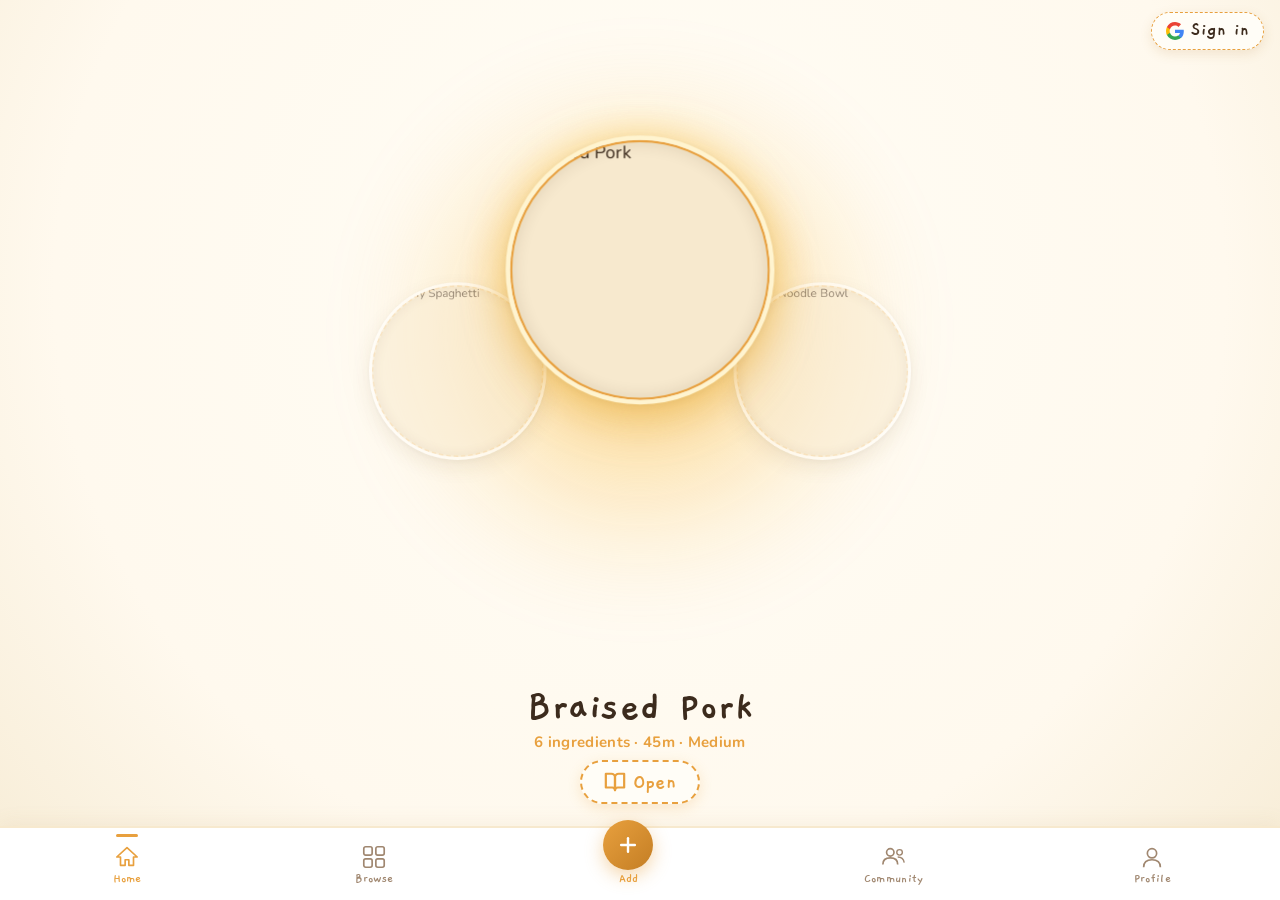
==== index.html @ 6c84ccb3 "Brainstorming-server" ====
<!DOCTYPE html>
<html lang="en">

<head>
  <meta charset="UTF-8" />
  <meta name="viewport" content="width=device-width, initial-scale=1.0, user-scalable=no" />
  <meta name="apple-mobile-web-app-capable" content="yes" />
  <meta name="apple-mobile-web-app-status-bar-style" content="black-translucent" />
  <title>Yummi – Recipe App</title>
  <link rel="stylesheet" href="styles.css" />
  <link
    href="https://fonts.googleapis.com/css2?family=Gaegu:wght@400;700&family=Patrick+Hand&family=Nunito:wght@400;600;700&display=swap"
    rel="stylesheet">
</head>

<body>
  <div class="app-container">

    <!-- Top Right Auth Interface -->
    <div class="auth-top-bar" id="auth-top-bar">
      <!-- Signed out state -->
      <button class="google-sign-in-btn" id="google-login-btn" onclick="handleGoogleSignIn()">
        <svg viewBox="0 0 24 24" width="18" height="18">
          <path fill="#4285F4"
            d="M23.745 12.27c0-.7-.06-1.4-.19-2.07H12v4.51h6.6c-.29 1.52-1.14 2.82-2.4 3.68v3.05h3.88c2.27-2.09 3.665-5.17 3.665-9.17Z" />
          <path fill="#34A853"
            d="M12 24c3.24 0 5.95-1.08 7.93-2.91l-3.88-3.05c-1.08.72-2.45 1.16-4.05 1.16-3.12 0-5.77-2.1-6.72-4.93H1.24v3.15C3.26 21.41 7.34 24 12 24Z" />
          <path fill="#FBBC05"
            d="M5.28 14.27c-.25-.72-.38-1.49-.38-2.27s.13-1.55.38-2.27V6.58H1.24C.45 8.15 0 9.99 0 12s.45 3.85 1.24 5.42l4.04-3.15Z" />
          <path fill="#EA4335"
            d="M12 4.75c1.77 0 3.35.61 4.6 1.8l3.42-3.42C17.95 1.19 15.24 0 12 0 7.34 0 3.26 2.59 1.24 6.58l4.04 3.15c.95-2.83 3.6-4.98 6.72-4.98Z" />
        </svg>
        <span>Sign in</span>
      </button>

      <!-- Signed in state (hidden by default) -->
      <div class="user-profile-badge" id="user-profile-badge" style="display: none;" onclick="toggleUserDropdown(event)">
        <img class="user-avatar" id="auth-user-avatar" src="" alt="User Avatar" />
        <span class="user-name-short" id="auth-user-name">User</span>
        <svg class="chevron-down-icon" viewBox="0 0 20 20" width="14" height="14" fill="none" stroke="currentColor" stroke-width="2">
          <path d="M5 7.5L10 12.5L15 7.5" stroke-linecap="round" stroke-linejoin="round"/>
        </svg>

        <!-- Dropdown Menu -->
        <div class="user-dropdown-menu" id="user-dropdown-menu">
          <div class="dropdown-header">
            <span class="dropdown-full-name" id="dropdown-user-name">User Name</span>
            <span class="dropdown-email" id="dropdown-user-email">user@gmail.com</span>
          </div>
          <button class="dropdown-item" onclick="switchPage('page-profile'); closeUserDropdown();">
            <span>My Profile</span>
          </button>
          <button class="dropdown-item logout" onclick="handleGoogleSignOut()">
            <span>Sign out</span>
          </button>
        </div>
      </div>
    </div>

    <!-- ======================== PAGE 1: HOME / SEMI-CIRCLE WHEEL ======================== -->
    <section class="page page-home active" id="page-home">
      <div class="home-glow" id="home-glow"></div>

      <!-- The semi-circle wheel area -->
      <div class="wheel-stage" id="wheel-stage">
        <div class="wheel-pivot" id="wheel-pivot">
          <!-- Dynamically populated via JS -->
        </div>
      </div>

      <!-- Selected recipe info at the bottom with OPEN button -->
      <div class="selected-info" id="selected-info">
        <h2 class="selected-name" id="selected-name">Braised Pork</h2>
        <p class="selected-meta" id="selected-meta">6 ingredients · 45m · Medium</p>
        <button class="open-recipe-btn" id="open-recipe-btn" onclick="openCurrentRecipeModal()">
          <svg viewBox="0 0 24 24" width="22" height="22" fill="none" stroke="currentColor" stroke-width="2.2"
            stroke-linecap="round" stroke-linejoin="round">
            <path d="M2 3h6a4 4 0 0 1 4 4v14a3 3 0 0 0-3-3H2z"></path>
            <path d="M22 3h-6a4 4 0 0 0-4 4v14a3 3 0 0 1 3-3h7z"></path>
          </svg>
          <span>Open</span>
        </button>
      </div>
    </section>

    <!-- ======================== PAGE 2: BROWSE RECIPES ======================== -->
    <section class="page page-browse" id="page-browse">
      <header class="page-header">
        <h1 class="page-title">Recipes</h1>
        <p class="page-subtitle" id="browse-recipe-count">13 delicious favorites</p>
      </header>
      <div class="recipe-grid" id="recipe-grid">
        <!-- Dynamically populated via JS -->
      </div>
    </section>

    <!-- ======================== PAGE 3: ADD RECIPE (Library Picker) ======================== -->
    <section class="page page-add" id="page-add">
      <header class="page-header">
        <h1 class="page-title">Add Recipe</h1>
        <p class="page-subtitle">from your photo library</p>
      </header>

      <!-- Hidden file input for native iPhone library picker -->
      <input type="file" id="recipe-file-input" accept="image/*" style="display:none;"
        onchange="handlePhotoSelected(event)" />

      <div class="add-container">
        <!-- Clickable Photo Plate Zone -->
        <div class="add-photo-zone" id="add-photo-zone">
          <div class="add-plate-preview" id="add-plate-preview" onclick="triggerPhotoLibrary()">
            <svg class="placeholder-plus-icon" viewBox="0 0 100 100" width="80" height="80">
              <circle cx="50" cy="50" r="46" fill="none" stroke="#E8A03E" stroke-width="3" stroke-dasharray="7 5" />
              <line x1="50" y1="28" x2="50" y2="72" stroke="#E8A03E" stroke-width="3.5" stroke-linecap="round" />
              <line x1="28" y1="50" x2="72" y2="50" stroke="#E8A03E" stroke-width="3.5" stroke-linecap="round" />
            </svg>
            <img id="add-preview-img" src="" alt="Recipe Preview" style="display:none;" />
          </div>
          <p class="add-photo-label" id="add-photo-label" onclick="triggerPhotoLibrary()">Tap to choose from Library 📸
          </p>
          <button type="button" class="remove-photo-btn" id="remove-photo-btn" style="display:none;"
            onclick="clearSelectedPhoto()">✕ Remove Photo</button>
        </div>

        <!-- Recipe Form Inputs -->
        <div class="add-form">
          <div class="form-group">
            <label class="form-label">Recipe Name</label>
            <input type="text" id="input-recipe-name" class="form-input" placeholder="e.g. Grandma's Dumplings" />
          </div>
          <div class="form-group">
            <label class="form-label">Cooking Info</label>
            <input type="text" id="input-recipe-meta" class="form-input"
              placeholder="e.g. 5 ingredients · 20m · Easy" />
          </div>
          <button class="save-recipe-btn" onclick="saveNewRecipe()">
            <span>Add to Recipes ✨</span>
          </button>
        </div>
      </div>
    </section>

    <!-- ======================== PAGE 4: COMMUNITY ======================== -->
    <section class="page page-community" id="page-community">
      <header class="page-header">
        <h1 class="page-title">Community</h1>
        <p class="page-subtitle">from our kitchen family</p>
      </header>
      <div class="community-feed">
        <div class="community-post">
          <div class="post-header">
            <div class="post-avatar"><svg viewBox="0 0 40 40" width="40" height="40">
                <circle cx="20" cy="15" r="8" fill="none" stroke="#C47E24" stroke-width="2" />
                <path d="M6 36 Q6 24 20 24 Q34 24 34 36" fill="none" stroke="#C47E24" stroke-width="2" />
              </svg></div>
            <div class="post-user-info"><span class="post-username">Maria K.</span><span class="post-time">2 hours
                ago</span></div>
          </div>
          <div class="post-image"><img src="images/meal1.jpg" alt="" /></div>
          <div class="post-content">
            <p class="post-caption">Made grandma's braised pork recipe — the secret is patience and low heat! 🥢✨</p>
            <div class="post-actions">
              <button class="post-action-btn like-btn" onclick="toggleLike(this)"><svg viewBox="0 0 24 24" width="22"
                  height="22">
                  <path
                    d="M12 21C12 21 3 13.5 3 8.5C3 5.4 5.4 3 8.5 3C10.2 3 11.8 3.8 12 5C12.2 3.8 13.8 3 15.5 3C18.6 3 21 5.4 21 8.5C21 13.5 12 21 12 21Z"
                    fill="none" stroke="#C47E24" stroke-width="1.8" stroke-linecap="round" />
                </svg><span class="like-count">24</span></button>
              <button class="post-action-btn"><svg viewBox="0 0 24 24" width="22" height="22">
                  <path d="M3 20V6C3 4.5 4.5 3 6 3H18C19.5 3 21 4.5 21 6V14C21 15.5 19.5 17 18 17H7L3 20Z" fill="none"
                    stroke="#C47E24" stroke-width="1.8" stroke-linecap="round" stroke-linejoin="round" />
                </svg><span>8</span></button>
              <button class="post-action-btn"><svg viewBox="0 0 24 24" width="22" height="22">
                  <path d="M15 3L21 9M21 3L15 9" fill="none" stroke="#C47E24" stroke-width="1.8"
                    stroke-linecap="round" />
                  <path d="M4 12L4 20L12 20" fill="none" stroke="#C47E24" stroke-width="1.8" stroke-linecap="round"
                    stroke-linejoin="round" />
                  <path d="M21 9L12 18" fill="none" stroke="#C47E24" stroke-width="1.8" stroke-linecap="round" />
                </svg><span>Share</span></button>
            </div>
          </div>
        </div>
        <div class="community-post">
          <div class="post-header">
            <div class="post-avatar"><svg viewBox="0 0 40 40" width="40" height="40">
                <circle cx="20" cy="15" r="8" fill="none" stroke="#C47E24" stroke-width="2" />
                <path d="M6 36 Q6 24 20 24 Q34 24 34 36" fill="none" stroke="#C47E24" stroke-width="2" />
              </svg></div>
            <div class="post-user-info"><span class="post-username">Jake T.</span><span class="post-time">5 hours
                ago</span></div>
          </div>
          <div class="post-image"><img src="images/meal3.jpg" alt="" /></div>
          <div class="post-content">
            <p class="post-caption">Friday night steak dinner! Reverse sear method is a game changer 🥩🔥</p>
            <div class="post-actions">
              <button class="post-action-btn like-btn" onclick="toggleLike(this)"><svg viewBox="0 0 24 24" width="22"
                  height="22">
                  <path
                    d="M12 21C12 21 3 13.5 3 8.5C3 5.4 5.4 3 8.5 3C10.2 3 11.8 3.8 12 5C12.2 3.8 13.8 3 15.5 3C18.6 3 21 5.4 21 8.5C21 13.5 12 21 12 21Z"
                    fill="none" stroke="#C47E24" stroke-width="1.8" stroke-linecap="round" />
                </svg><span class="like-count">42</span></button>
              <button class="post-action-btn"><svg viewBox="0 0 24 24" width="22" height="22">
                  <path d="M3 20V6C3 4.5 4.5 3 6 3H18C19.5 3 21 4.5 21 6V14C21 15.5 19.5 17 18 17H7L3 20Z" fill="none"
                    stroke="#C47E24" stroke-width="1.8" stroke-linecap="round" stroke-linejoin="round" />
                </svg><span>15</span></button>
              <button class="post-action-btn"><svg viewBox="0 0 24 24" width="22" height="22">
                  <path d="M15 3L21 9M21 3L15 9" fill="none" stroke="#C47E24" stroke-width="1.8"
                    stroke-linecap="round" />
                  <path d="M4 12L4 20L12 20" fill="none" stroke="#C47E24" stroke-width="1.8" stroke-linecap="round"
                    stroke-linejoin="round" />
                  <path d="M21 9L12 18" fill="none" stroke="#C47E24" stroke-width="1.8" stroke-linecap="round" />
                </svg><span>Share</span></button>
            </div>
          </div>
        </div>
      </div>
    </section>

    <!-- ======================== PAGE 5: PROFILE (placeholder) ======================== -->
    <section class="page page-profile" id="page-profile">
      <header class="page-header">
        <h1 class="page-title">Profile</h1>
        <p class="page-subtitle">your kitchen</p>
      </header>
      <div class="profile-placeholder">
        <div class="profile-avatar-large">
          <svg viewBox="0 0 100 100" width="100" height="100">
            <circle cx="50" cy="50" r="46" fill="#FFF5E0" stroke="#E8A03E" stroke-width="3" stroke-dasharray="6 3" />
            <circle cx="50" cy="38" r="16" fill="none" stroke="#C47E24" stroke-width="2.5" />
            <path d="M18 85 Q18 60 50 60 Q82 60 82 85" fill="none" stroke="#C47E24" stroke-width="2.5" />
          </svg>
        </div>
        <h2 class="profile-name">Chef Linda</h2>
        <p class="profile-bio">Your recipes live here ✨</p>
        <div class="profile-stats">
          <div class="stat"><span class="stat-num" id="profile-recipe-count">13</span><span
              class="stat-label">Recipes</span></div>
          <div class="stat"><span class="stat-num">128</span><span class="stat-label">Followers</span></div>
          <div class="stat"><span class="stat-num">42</span><span class="stat-label">Following</span></div>
        </div>
        <button class="profile-edit-btn">Edit Profile</button>
      </div>
    </section>

    <!-- ======================== RECIPE DETAIL MODAL ======================== -->
    <div class="recipe-modal-backdrop" id="recipe-modal-backdrop" onclick="closeRecipeModal()">
      <div class="recipe-modal-sheet" onclick="event.stopPropagation()">
        <button class="modal-close-btn" onclick="closeRecipeModal()">
          <svg viewBox="0 0 24 24" width="22" height="22">
            <line x1="6" y1="6" x2="18" y2="18" stroke="currentColor" stroke-width="2.5" stroke-linecap="round" />
            <line x1="18" y1="6" x2="6" y2="18" stroke="currentColor" stroke-width="2.5" stroke-linecap="round" />
          </svg>
        </button>
        <div class="modal-plate-img">
          <img id="modal-img" src="" alt="Recipe" />
        </div>
        <h2 class="modal-title" id="modal-title">Recipe Title</h2>
        <p class="modal-meta" id="modal-meta">6 ingredients · 45m · Medium</p>
        <div class="modal-body">
          <h3 class="modal-section-title">Ingredients</h3>
          <ul class="modal-ingredients-list" id="modal-ingredients">
            <li>Fresh ingredients prepared with love</li>
            <li>Seasoned with garlic, scallions, and soy sauce</li>
            <li>Cooked to golden perfectiononi</li>
          </ul>
          <h3 class="modal-section-title">Preparation</h3>
          <ol class="modal-steps-list">
            <li>Prep all fresh ingredients and season well.</li>
            <li>Cook over medium-high heat until aromatic.</li>
            <li>Plate warm and enjoy every single bite!</li>
          </ol>
          <button class="modal-remove-btn" onclick="deleteCurrentModalRecipe()">
            <svg viewBox="0 0 24 24" width="18" height="18" fill="none" stroke="currentColor" stroke-width="2"
              stroke-linecap="round" stroke-linejoin="round">
              <polyline points="3 6 5 6 21 6"></polyline>
              <path d="M19 6v14a2 2 0 0 1-2 2H7a2 2 0 0 1-2-2V6m3 0V4a2 2 0 0 1 2-2h4a2 2 0 0 1 2 2v2"></path>
              <line x1="10" y1="11" x2="10" y2="17"></line>
              <line x1="14" y1="11" x2="14" y2="17"></line>
            </svg>
            <span>Remove Recipe</span>
          </button>
        </div>
      </div>
    </div>

    <!-- ======================== BOTTOM NAV ======================== -->
    <nav class="bottom-nav">
      <button class="nav-btn active" data-page="page-home" onclick="switchPage('page-home', this)">
        <svg viewBox="0 0 28 28" width="26" height="26">
          <path d="M14 4L3 14H7V23H12V17H16V23H21V14H25L14 4Z" fill="none" stroke="currentColor" stroke-width="1.8"
            stroke-linecap="round" stroke-linejoin="round" />
        </svg>
        <span>Home</span>
      </button>
      <button class="nav-btn" data-page="page-browse" onclick="switchPage('page-browse', this)">
        <svg viewBox="0 0 28 28" width="26" height="26">
          <rect x="3" y="3" width="9" height="9" rx="2" fill="none" stroke="currentColor" stroke-width="1.8" />
          <rect x="16" y="3" width="9" height="9" rx="2" fill="none" stroke="currentColor" stroke-width="1.8" />
          <rect x="3" y="16" width="9" height="9" rx="2" fill="none" stroke="currentColor" stroke-width="1.8" />
          <rect x="16" y="16" width="9" height="9" rx="2" fill="none" stroke="currentColor" stroke-width="1.8" />
        </svg>
        <span>Browse</span>
      </button>
      <button class="nav-btn nav-btn-add" data-page="page-add" onclick="switchPage('page-add', this)">
        <div class="add-btn-circle">
          <svg viewBox="0 0 28 28" width="24" height="24">
            <line x1="14" y1="6" x2="14" y2="22" stroke="white" stroke-width="2.8" stroke-linecap="round" />
            <line x1="6" y1="14" x2="22" y2="14" stroke="white" stroke-width="2.8" stroke-linecap="round" />
          </svg>
        </div>
        <span>Add</span>
      </button>
      <button class="nav-btn" data-page="page-community" onclick="switchPage('page-community', this)">
        <svg viewBox="0 0 28 28" width="26" height="26">
          <circle cx="10" cy="9" r="4" fill="none" stroke="currentColor" stroke-width="1.8" />
          <path d="M2 22 Q2 15 10 15 Q18 15 18 22" fill="none" stroke="currentColor" stroke-width="1.8" />
          <circle cx="20" cy="9" r="3" fill="none" stroke="currentColor" stroke-width="1.5" />
          <path d="M18 14 Q24 14 25 20" fill="none" stroke="currentColor" stroke-width="1.5" />
        </svg>
        <span>Community</span>
      </button>
      <button class="nav-btn" data-page="page-profile" onclick="switchPage('page-profile', this)">
        <svg viewBox="0 0 28 28" width="26" height="26">
          <circle cx="14" cy="10" r="5" fill="none" stroke="currentColor" stroke-width="1.8" />
          <path d="M5 25 Q5 17 14 17 Q23 17 23 25" fill="none" stroke="currentColor" stroke-width="1.8" />
        </svg>
        <span>Profile</span>
      </button>
    </nav>
  </div>

  <!-- Firebase SDKs -->
  <script src="https://www.gstatic.com/firebasejs/10.12.0/firebase-app-compat.js"></script>
  <script src="https://www.gstatic.com/firebasejs/10.12.0/firebase-auth-compat.js"></script>
  <script src="https://www.gstatic.com/firebasejs/10.12.0/firebase-firestore-compat.js"></script>

  <script src="app.js"></script>
</body>

</html>
---- styles.css ----
/* ============================================
   YUMMI RECIPE APP — STYLES
   Warm, creamy yellow, hand-drawn aesthetic
   ============================================ */

/* ---------- CSS VARIABLES ---------- */
:root {
  --cream-light:  #FFFDF7;
  --cream:        #FFF9EE;
  --cream-dark:   #F7E9CE;
  --cream-butter: #FCE8B3;
  --yellow:       #F5D36C;
  --yellow-warm:  #E8A03E;
  --yellow-deep:  #C47E24;
  --brown-light:  #A4784D;
  --brown-mid:    #6D4E33;
  --text-dark:    #3C2B1D;
  --text-mid:     #6D5643;
  --text-light:   #A08770;
  --white:        #FFFFFF;
  --shadow-soft:  0 6px 20px rgba(180, 130, 60, 0.12);
  --shadow-card:  0 10px 28px rgba(180, 130, 60, 0.16);
  --radius:       22px;
  --radius-sm:    14px;
  --nav-height:   74px;
  --font-display: 'Gaegu', 'Patrick Hand', cursive, sans-serif;
  --font-body:    'Nunito', sans-serif;
}

/* ---------- RESET & FULL PAGE BASE ---------- */
*, *::before, *::after {
  margin: 0;
  padding: 0;
  box-sizing: border-box;
  -webkit-tap-highlight-color: transparent;
  user-select: none;
  -webkit-user-select: none;
}

html, body {
  width: 100%;
  height: 100%;
  height: 100dvh;
  overflow: hidden;
  background-color: var(--cream);
  font-family: var(--font-body);
  color: var(--text-dark);
  -webkit-font-smoothing: antialiased;
}

/* Full page app container */
.app-container {
  position: relative;
  width: 100%;
  height: 100%;
  height: 100dvh;
  margin: 0 auto;
  overflow: hidden;
  background: radial-gradient(circle at 50% 20%, #FFFDF7 0%, var(--cream) 100%);
  display: flex;
  flex-direction: column;
}

/* ---------- TOP RIGHT AUTH INTERFACE ---------- */
.auth-top-bar {
  position: absolute;
  top: max(12px, env(safe-area-inset-top));
  right: 16px;
  z-index: 120;
  display: flex;
  align-items: center;
}

.google-sign-in-btn {
  display: inline-flex;
  align-items: center;
  gap: 7px;
  padding: 6px 14px;
  background: #FFFDF7;
  border: 1.5px dashed var(--yellow-warm);
  border-radius: 20px;
  color: var(--text-dark);
  font-family: var(--font-display);
  font-size: 19px;
  font-weight: 700;
  cursor: pointer;
  box-shadow: 0 4px 12px rgba(180, 130, 60, 0.16);
  transition: all 0.2s cubic-bezier(0.2, 0.8, 0.3, 1);
}

.google-sign-in-btn:hover {
  transform: translateY(-1px);
  box-shadow: 0 6px 16px rgba(180, 130, 60, 0.22);
}

.google-sign-in-btn:active {
  transform: scale(0.95);
  background: #FFF5E0;
}

.user-profile-badge {
  position: relative;
  display: inline-flex;
  align-items: center;
  gap: 7px;
  padding: 4px 10px 4px 4px;
  background: #FFFDF7;
  border: 1.5px solid var(--cream-dark);
  border-radius: 24px;
  cursor: pointer;
  box-shadow: 0 4px 12px rgba(180, 130, 60, 0.14);
  user-select: none;
  transition: all 0.2s ease;
}

.user-profile-badge:hover {
  border-color: var(--yellow-warm);
}

.user-avatar {
  width: 28px;
  height: 28px;
  border-radius: 50%;
  object-fit: cover;
  border: 1.5px solid var(--yellow-warm);
}

.user-name-short {
  font-family: var(--font-display);
  font-size: 18px;
  font-weight: 700;
  color: var(--text-dark);
  max-width: 90px;
  overflow: hidden;
  text-overflow: ellipsis;
  white-space: nowrap;
}

.chevron-down-icon {
  color: var(--text-mid);
  transition: transform 0.2s ease;
}

.user-profile-badge.menu-open .chevron-down-icon {
  transform: rotate(180deg);
}

/* User Dropdown */
.user-dropdown-menu {
  position: absolute;
  top: calc(100% + 8px);
  right: 0;
  width: 190px;
  background: #FFFDF7;
  border-radius: 18px;
  border: 1.5px solid var(--cream-dark);
  box-shadow: 0 10px 28px rgba(100, 70, 30, 0.18);
  padding: 10px;
  display: none;
  flex-direction: column;
  gap: 4px;
  animation: fadeInPop 0.18s ease-out forwards;
}

.user-dropdown-menu.show {
  display: flex;
}

@keyframes fadeInPop {
  from {
    opacity: 0;
    transform: translateY(-6px) scale(0.96);
  }
  to {
    opacity: 1;
    transform: translateY(0) scale(1);
  }
}

.dropdown-header {
  padding: 4px 6px 8px 6px;
  border-bottom: 1px dashed var(--cream-dark);
  display: flex;
  flex-direction: column;
}

.dropdown-full-name {
  font-family: var(--font-display);
  font-size: 19px;
  font-weight: 700;
  color: var(--text-dark);
  overflow: hidden;
  text-overflow: ellipsis;
  white-space: nowrap;
}

.dropdown-email {
  font-size: 11px;
  color: var(--text-light);
  overflow: hidden;
  text-overflow: ellipsis;
  white-space: nowrap;
}

.dropdown-item {
  width: 100%;
  padding: 8px 10px;
  border-radius: 10px;
  border: none;
  background: none;
  text-align: left;
  font-family: var(--font-display);
  font-size: 18px;
  font-weight: 700;
  color: var(--text-dark);
  cursor: pointer;
  display: flex;
  align-items: center;
  transition: background 0.15s ease;
}

.dropdown-item:hover {
  background: var(--cream);
  color: var(--yellow-warm);
}

.dropdown-item.logout {
  color: #E8686A;
}

.dropdown-item.logout:hover {
  background: #FFF5F5;
  color: #D32F2F;
}

/* ---------- COMMON PAGES ---------- */
.page {
  position: absolute;
  inset: 0;
  bottom: var(--nav-height);
  overflow-y: auto;
  overflow-x: hidden;
  padding: 20px 20px calc(24px + env(safe-area-inset-bottom));
  opacity: 0;
  visibility: hidden;
  transform: scale(0.98);
  transition: opacity 0.3s ease, transform 0.3s ease, visibility 0.3s;
  -webkit-overflow-scrolling: touch;
}

.page.active {
  opacity: 1;
  visibility: visible;
  transform: scale(1);
}

/* ---------- HEADERS ---------- */
.page-header {
  text-align: center;
  margin-bottom: 22px;
  padding-top: max(12px, env(safe-area-inset-top));
}

.page-title {
  font-family: var(--font-display);
  font-size: 42px;
  font-weight: 700;
  color: var(--text-dark);
  letter-spacing: 0.5px;
}

.page-subtitle {
  font-family: var(--font-display);
  font-size: 22px;
  font-weight: 700;
  color: var(--yellow-warm);
  margin-top: -4px;
}

/* ============================================
   PAGE 1: HOME — FULL PAGE SEMI-CIRCLE WHEEL
   ============================================ */

.page-home {
  padding: 0;
  overflow: hidden;
  display: flex;
  flex-direction: column;
  justify-content: flex-start;
  align-items: center;
  background: radial-gradient(circle at 50% 35%, #FFFDF5 0%, var(--cream) 70%, #F8EED9 100%);
  position: relative;
  height: calc(100% - var(--nav-height));
}

/* Semi-Circle Wheel Stage */
.wheel-stage {
  position: relative;
  width: 100%;
  flex: 1;
  min-height: 320px;
  display: flex;
  align-items: center;
  justify-content: center;
  overflow: visible;
  touch-action: none;
  cursor: grab;
  z-index: 4;
  padding-top: max(20px, env(safe-area-inset-top));
}

.wheel-stage:active {
  cursor: grabbing;
}

/* Pivot container — located in the upper-mid of stage */
.wheel-pivot {
  position: absolute;
  top: 40%;
  left: 50%;
  width: 0;
  height: 0;
  pointer-events: none;
}

/* Background warm creamy-yellow glow centered behind the active dish */
.home-glow {
  position: absolute;
  top: 40%;
  left: 50%;
  width: 400px;
  height: 400px;
  border-radius: 50%;
  transform: translate(-50%, -50%);
  background: radial-gradient(circle, rgba(255, 214, 102, 0.8) 0%, rgba(247, 185, 80, 0.38) 45%, transparent 72%);
  opacity: 0.35;
  transition: opacity 0.7s ease, transform 0.7s ease;
  pointer-events: none;
  z-index: 1;
  filter: blur(48px);
}

.home-glow.glowing {
  opacity: 0.95;
  transform: translate(-50%, -50%) scale(1.18);
  animation: glowPulse 3s ease-in-out infinite alternate;
}

@keyframes glowPulse {
  0%   { filter: blur(44px); opacity: 0.8; }
  100% { filter: blur(56px); opacity: 1; }
}

/* Individual Dish Card on the semi-circle — enlarged */
.dish {
  position: absolute;
  width: 240px;
  height: 240px;
  left: -120px;
  top: -120px;
  display: flex;
  align-items: center;
  justify-content: center;
  pointer-events: auto;
  cursor: pointer;
  transform-origin: center center;
  will-change: transform, opacity;
  transition: filter 0.25s ease;
}

@media (max-width: 375px) {
  .dish {
    width: 210px;
    height: 210px;
    left: -105px;
    top: -105px;
  }
}

/* Circular Plate with hand-drawn warmth */
.dish-circle {
  width: 100%;
  height: 100%;
  border-radius: 50%;
  overflow: hidden;
  box-shadow: 0 10px 28px rgba(100, 70, 30, 0.18), 0 2px 6px rgba(0,0,0,0.06);
  border: 4px solid var(--white);
  background: var(--cream-dark);
  position: relative;
  transition: transform 0.3s cubic-bezier(0.2, 0.8, 0.3, 1),
              box-shadow 0.3s ease,
              border-color 0.3s ease;
}

/* Plate rim */
.dish-circle::after {
  content: '';
  position: absolute;
  inset: 0;
  border-radius: 50%;
  border: 2px dashed rgba(232, 160, 62, 0.35);
  box-shadow: inset 0 0 14px rgba(60, 40, 20, 0.12);
  pointer-events: none;
}

.dish-circle img {
  width: 100%;
  height: 100%;
  object-fit: cover;
  display: block;
  pointer-events: none;
}

/* Active center dish highlight */
.dish.active-dish .dish-circle {
  border-color: #FFF4D0;
  box-shadow: 0 14px 40px rgba(215, 145, 40, 0.38),
              0 0 35px rgba(255, 214, 102, 0.55),
              0 2px 8px rgba(0,0,0,0.08);
}

.dish.active-dish .dish-circle::after {
  border: 2.5px solid var(--yellow-warm);
}

/* Selected Info Panel — neatly fills the lower section */
.selected-info {
  flex-shrink: 0;
  width: 100%;
  text-align: center;
  padding: 8px 24px calc(22px + env(safe-area-inset-bottom));
  z-index: 5;
  pointer-events: none;
}

.selected-name {
  font-family: var(--font-display);
  font-size: 42px;
  font-weight: 700;
  color: var(--text-dark);
  letter-spacing: 0.5px;
  margin-bottom: 2px;
  transition: opacity 0.25s ease, transform 0.25s ease;
  line-height: 1.1;
}

.selected-meta {
  font-size: 15px;
  font-weight: 700;
  color: var(--yellow-warm);
  letter-spacing: 0.3px;
  transition: opacity 0.25s ease, transform 0.25s ease;
  margin-bottom: 8px;
}

/* Open Recipe Button */
.open-recipe-btn {
  display: inline-flex;
  align-items: center;
  justify-content: center;
  gap: 7px;
  padding: 6px 22px;
  background: #FFFDF7;
  border: 2px dashed var(--yellow-warm);
  border-radius: 24px;
  color: var(--yellow-warm);
  font-family: var(--font-display);
  font-size: 22px;
  font-weight: 700;
  cursor: pointer;
  pointer-events: auto;
  box-shadow: 0 4px 14px rgba(232, 160, 62, 0.2);
  transition: all 0.2s cubic-bezier(0.2, 0.8, 0.3, 1);
}

.open-recipe-btn:active {
  transform: scale(0.93);
  background: var(--yellow-warm);
  color: #FFFFFF;
}

.open-recipe-btn svg {
  stroke-width: 2.4;
}

/* ============================================
   PAGE 2: BROWSE — RECIPE GRID
   ============================================ */

.recipe-grid {
  display: grid;
  grid-template-columns: 1fr 1fr;
  gap: 16px;
  max-width: 580px;
  margin: 0 auto;
}

.recipe-card {
  background: var(--white);
  border-radius: var(--radius);
  overflow: hidden;
  box-shadow: var(--shadow-soft);
  border: 2px solid var(--cream-dark);
  transition: transform 0.2s ease, box-shadow 0.2s ease;
  cursor: pointer;
  position: relative;
}

.recipe-card::before {
  content: '';
  position: absolute;
  inset: -2px;
  border-radius: var(--radius);
  border: 2px dashed var(--yellow);
  opacity: 0.3;
  pointer-events: none;
}

.recipe-card:active {
  transform: scale(0.97);
}

.recipe-card-img {
  width: 100%;
  aspect-ratio: 1;
  overflow: hidden;
  background: var(--cream-dark);
}

.recipe-card-img img {
  width: 100%;
  height: 100%;
  object-fit: cover;
  display: block;
}

.recipe-card-info {
  padding: 12px 14px 14px;
}

.recipe-card-info h3 {
  font-family: var(--font-display);
  font-size: 24px;
  font-weight: 700;
  color: var(--text-dark);
  margin-bottom: 2px;
  line-height: 1.15;
}

.recipe-card-info p {
  font-size: 12px;
  color: var(--text-light);
  margin-bottom: 6px;
}

.recipe-rating {
  display: flex;
  gap: 2px;
}

.star {
  color: var(--yellow-warm);
  font-size: 14px;
}

.star.empty {
  color: var(--cream-dark);
}

.star.half {
  color: var(--yellow);
}

/* ============================================
   PAGE 3: ADD RECIPE (Photo Library Flow)
   ============================================ */

.page-add {
  display: flex;
  flex-direction: column;
}

.add-container {
  display: flex;
  flex-direction: column;
  align-items: center;
  max-width: 440px;
  margin: 0 auto;
  width: 100%;
  gap: 20px;
  padding-bottom: 30px;
}

.add-photo-zone {
  display: flex;
  flex-direction: column;
  align-items: center;
  cursor: pointer;
  gap: 10px;
}

.add-plate-preview {
  width: 170px;
  height: 170px;
  border-radius: 50%;
  background: #FFFDF7;
  border: 4px solid var(--white);
  box-shadow: 0 10px 28px rgba(180, 130, 60, 0.22);
  display: flex;
  align-items: center;
  justify-content: center;
  overflow: hidden;
  position: relative;
  transition: transform 0.2s ease, box-shadow 0.2s ease;
}

.add-plate-preview:active {
  transform: scale(0.95);
}

.add-plate-preview img {
  width: 100%;
  height: 100%;
  object-fit: cover;
  display: block;
}

.add-photo-label {
  font-family: var(--font-display);
  font-size: 22px;
  font-weight: 700;
  color: var(--yellow-warm);
}

.remove-photo-btn {
  display: inline-block;
  background: #FFF5F5;
  border: 1.5px dashed #E8686A;
  border-radius: 16px;
  color: #E8686A;
  font-family: var(--font-display);
  font-size: 18px;
  font-weight: 700;
  padding: 4px 14px;
  cursor: pointer;
  transition: transform 0.15s ease;
}

.remove-photo-btn:active {
  transform: scale(0.94);
  background: #E8686A;
  color: #FFFFFF;
}

.add-form {
  width: 100%;
  display: flex;
  flex-direction: column;
  gap: 14px;
}

.form-group {
  display: flex;
  flex-direction: column;
  gap: 4px;
}

.form-label {
  font-family: var(--font-display);
  font-size: 20px;
  font-weight: 700;
  color: var(--text-dark);
  margin-left: 6px;
}

.form-input {
  width: 100%;
  padding: 12px 18px;
  background: var(--white);
  border: 2px dashed var(--yellow-warm);
  border-radius: 18px;
  font-family: var(--font-display);
  font-size: 20px;
  font-weight: 700;
  color: var(--text-dark);
  outline: none;
  box-shadow: var(--shadow-soft);
  transition: border-color 0.2s, box-shadow 0.2s;
}

.form-input:focus {
  border-color: var(--yellow-deep);
  box-shadow: 0 0 0 3px rgba(232, 160, 62, 0.25);
}

.form-input::placeholder {
  color: var(--text-light);
  font-weight: 400;
}

.save-recipe-btn {
  width: 100%;
  padding: 14px 20px;
  margin-top: 8px;
  background: linear-gradient(135deg, var(--yellow-warm) 0%, var(--yellow-deep) 100%);
  border: none;
  border-radius: 26px;
  color: #FFFFFF;
  font-family: var(--font-display);
  font-size: 24px;
  font-weight: 700;
  cursor: pointer;
  box-shadow: 0 8px 24px rgba(232, 160, 62, 0.35);
  transition: transform 0.2s, box-shadow 0.2s;
}

.save-recipe-btn:active {
  transform: scale(0.96);
}

/* ============================================
   RECIPE DETAIL MODAL
   ============================================ */

.recipe-modal-backdrop {
  position: fixed;
  inset: 0;
  background: rgba(40, 25, 10, 0.55);
  backdrop-filter: blur(6px);
  -webkit-backdrop-filter: blur(6px);
  z-index: 200;
  display: flex;
  align-items: flex-end;
  justify-content: center;
  opacity: 0;
  visibility: hidden;
  transition: opacity 0.3s ease, visibility 0.3s;
}

.recipe-modal-backdrop.open {
  opacity: 1;
  visibility: visible;
}

.recipe-modal-sheet {
  width: 100%;
  max-width: 480px;
  max-height: 82vh;
  background: radial-gradient(circle at 50% 10%, #FFFDF7 0%, var(--cream) 100%);
  border-radius: 32px 32px 0 0;
  border-top: 3px solid var(--cream-dark);
  padding: 24px 24px calc(30px + env(safe-area-inset-bottom));
  overflow-y: auto;
  transform: translateY(100%);
  transition: transform 0.35s cubic-bezier(0.2, 0.8, 0.3, 1);
  display: flex;
  flex-direction: column;
  align-items: center;
  position: relative;
  box-shadow: 0 -10px 40px rgba(0,0,0,0.2);
}

.recipe-modal-backdrop.open .recipe-modal-sheet {
  transform: translateY(0);
}

.modal-close-btn {
  position: absolute;
  top: 18px;
  right: 20px;
  width: 38px;
  height: 38px;
  border-radius: 50%;
  background: #FFFDF7;
  border: 1.5px solid var(--cream-dark);
  display: flex;
  align-items: center;
  justify-content: center;
  color: var(--text-mid);
  cursor: pointer;
  box-shadow: var(--shadow-soft);
}

.modal-plate-img {
  width: 180px;
  height: 180px;
  border-radius: 50%;
  border: 4px solid var(--white);
  box-shadow: 0 10px 30px rgba(180, 130, 60, 0.28);
  overflow: hidden;
  margin-top: 10px;
  margin-bottom: 14px;
}

.modal-plate-img img {
  width: 100%;
  height: 100%;
  object-fit: cover;
  display: block;
}

.modal-title {
  font-family: var(--font-display);
  font-size: 38px;
  font-weight: 700;
  color: var(--text-dark);
  text-align: center;
  line-height: 1.15;
}

.modal-meta {
  font-size: 15px;
  font-weight: 700;
  color: var(--yellow-warm);
  margin-bottom: 18px;
}

.modal-body {
  width: 100%;
  text-align: left;
}

.modal-section-title {
  font-family: var(--font-display);
  font-size: 26px;
  font-weight: 700;
  color: var(--text-dark);
  margin-top: 12px;
  margin-bottom: 6px;
}

.modal-ingredients-list,
.modal-steps-list {
  padding-left: 20px;
  font-size: 14px;
  line-height: 1.6;
  color: var(--text-mid);
}

.modal-ingredients-list li,
.modal-steps-list li {
  margin-bottom: 6px;
}

.modal-remove-btn {
  margin-top: 22px;
  width: 100%;
  padding: 12px 18px;
  background: #FFF5F5;
  border: 2px dashed #E8686A;
  border-radius: 20px;
  color: #E8686A;
  font-family: var(--font-display);
  font-size: 20px;
  font-weight: 700;
  display: flex;
  align-items: center;
  justify-content: center;
  gap: 8px;
  cursor: pointer;
  transition: transform 0.2s ease, background 0.2s ease, color 0.2s ease;
}

.modal-remove-btn:active {
  transform: scale(0.96);
  background: #E8686A;
  color: #FFFFFF;
}

/* ============================================
   PAGE 4: COMMUNITY
   ============================================ */

.community-feed {
  display: flex;
  flex-direction: column;
  gap: 18px;
  max-width: 580px;
  margin: 0 auto;
  padding-bottom: 20px;
}

.community-post {
  background: var(--white);
  border-radius: var(--radius);
  overflow: hidden;
  box-shadow: var(--shadow-soft);
  border: 2px solid var(--cream-dark);
}

.post-header {
  display: flex;
  align-items: center;
  gap: 12px;
  padding: 12px 16px;
}

.post-avatar {
  width: 40px;
  height: 40px;
  border-radius: 50%;
  background: var(--cream);
  display: flex;
  align-items: center;
  justify-content: center;
  flex-shrink: 0;
  border: 1.5px solid var(--cream-dark);
}

.post-user-info {
  display: flex;
  flex-direction: column;
}

.post-username {
  font-family: var(--font-display);
  font-size: 20px;
  font-weight: 700;
  color: var(--text-dark);
}

.post-time {
  font-size: 11px;
  color: var(--text-light);
}

.post-image {
  width: 100%;
  aspect-ratio: 4/3;
  overflow: hidden;
  background: var(--cream-dark);
}

.post-image img {
  width: 100%;
  height: 100%;
  object-fit: cover;
  display: block;
}

.post-content {
  padding: 12px 16px 14px;
}

.post-caption {
  font-size: 14px;
  line-height: 1.5;
  color: var(--text-dark);
  margin-bottom: 12px;
}

.post-actions {
  display: flex;
  gap: 20px;
  border-top: 1px dashed var(--cream-dark);
  padding-top: 10px;
}

.post-action-btn {
  display: flex;
  align-items: center;
  gap: 6px;
  background: none;
  border: none;
  font-family: var(--font-body);
  font-size: 13px;
  color: var(--text-mid);
  cursor: pointer;
  padding: 4px 0;
  transition: color 0.2s ease;
}

.post-action-btn:active {
  color: var(--yellow-warm);
}

.post-action-btn.liked svg path {
  fill: #E8686A;
  stroke: #E8686A;
}

.post-action-btn.liked .like-count {
  color: #E8686A;
}

/* ============================================
   PAGE 5: PROFILE — PLACEHOLDER
   ============================================ */

.page-profile {
  display: flex;
  flex-direction: column;
}

.profile-placeholder {
  flex: 1;
  display: flex;
  flex-direction: column;
  align-items: center;
  justify-content: center;
  gap: 12px;
  padding-bottom: 40px;
}

.profile-avatar-large {
  margin-bottom: 4px;
}

.profile-name {
  font-family: var(--font-display);
  font-size: 32px;
  font-weight: 700;
  color: var(--text-dark);
}

.profile-bio {
  font-size: 14px;
  color: var(--text-light);
}

.profile-stats {
  display: flex;
  gap: 32px;
  margin: 14px 0;
}

.stat {
  display: flex;
  flex-direction: column;
  align-items: center;
  gap: 2px;
}

.stat-num {
  font-family: var(--font-display);
  font-size: 28px;
  font-weight: 700;
  color: var(--text-dark);
}

.stat-label {
  font-size: 12px;
  color: var(--text-light);
}

.profile-edit-btn {
  margin-top: 8px;
  padding: 10px 34px;
  border: 2px dashed var(--yellow-warm);
  border-radius: 30px;
  background: #FFFDF7;
  font-family: var(--font-display);
  font-size: 20px;
  color: var(--yellow-warm);
  cursor: pointer;
  transition: all 0.2s ease;
}

.profile-edit-btn:active {
  background: var(--yellow-warm);
  color: white;
}

.profile-coming-soon {
  margin-top: 20px;
  font-size: 13px;
  color: var(--text-light);
  font-style: italic;
}

/* ============================================
   BOTTOM NAVIGATION
   ============================================ */

.bottom-nav {
  position: absolute;
  bottom: 0;
  left: 0;
  right: 0;
  height: var(--nav-height);
  background: var(--white);
  border-top: 2px solid var(--cream-dark);
  display: flex;
  align-items: center;
  justify-content: space-around;
  padding: 0 4px;
  padding-bottom: env(safe-area-inset-bottom);
  z-index: 100;
  box-shadow: 0 -4px 18px rgba(180, 140, 80, 0.08);
}

.nav-btn {
  display: flex;
  flex-direction: column;
  align-items: center;
  gap: 2px;
  background: none;
  border: none;
  padding: 8px 8px;
  cursor: pointer;
  color: var(--text-light);
  font-family: var(--font-display);
  font-size: 16px;
  font-weight: 700;
  letter-spacing: 0.3px;
  transition: color 0.2s ease;
  min-width: 52px;
  position: relative;
}

.nav-btn.active {
  color: var(--yellow-warm);
}

.nav-btn.active::after {
  content: '';
  position: absolute;
  top: -2px;
  left: 50%;
  transform: translateX(-50%);
  width: 22px;
  height: 3.5px;
  border-radius: 2px;
  background: var(--yellow-warm);
}

.nav-btn span {
  font-size: 13px;
  line-height: 1;
}

/* Center Add Button */
.nav-btn-add {
  position: relative;
  top: -12px;
}

.add-btn-circle {
  width: 50px;
  height: 50px;
  border-radius: 50%;
  background: linear-gradient(135deg, var(--yellow-warm) 0%, var(--yellow-deep) 100%);
  display: flex;
  align-items: center;
  justify-content: center;
  box-shadow: 0 6px 18px rgba(232, 160, 62, 0.42);
  transition: transform 0.2s ease, box-shadow 0.2s ease;
}

.nav-btn-add:active .add-btn-circle {
  transform: scale(0.92);
}

.nav-btn-add.active::after {
  display: none;
}

.nav-btn-add span {
  color: var(--yellow-warm);
}

/* ============================================
   SCROLLBAR STYLING
   ============================================ */

.page::-webkit-scrollbar {
  width: 4px;
}

.page::-webkit-scrollbar-track {
  background: transparent;
}

.page::-webkit-scrollbar-thumb {
  background: var(--cream-dark);
  border-radius: 10px;
}
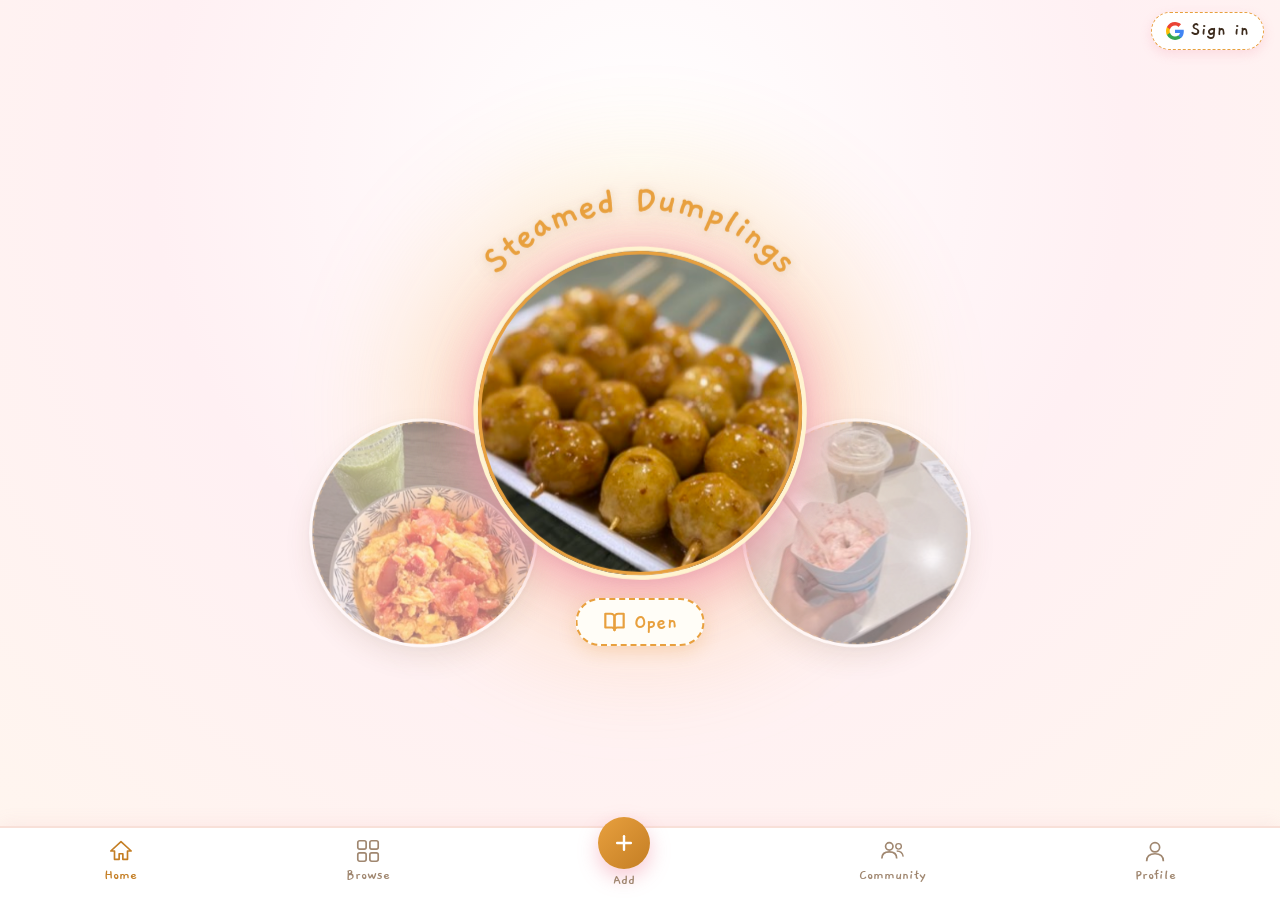
==== commit ed0cad45: "Set Pink Edition as default root application and backup classic to classic/" ====
--- a/index.html
+++ b/index.html
@@ -7,10 +7,14 @@
   <meta name="apple-mobile-web-app-capable" content="yes" />
   <meta name="apple-mobile-web-app-status-bar-style" content="black-translucent" />
   <title>Yummi – Recipe App</title>
-  <link rel="stylesheet" href="styles.css" />
+  <link rel="stylesheet" href="styles.css?v=11" />
   <link
     href="https://fonts.googleapis.com/css2?family=Gaegu:wght@400;700&family=Patrick+Hand&family=Nunito:wght@400;600;700&display=swap"
     rel="stylesheet">
+  <!-- Preload primary wheel dishes for instantaneous rendering -->
+  <link rel="preload" as="image" href="images/dish_new1.jpg" fetchpriority="high">
+  <link rel="preload" as="image" href="images/dish_new2.jpg" fetchpriority="high">
+  <link rel="preload" as="image" href="images/dish_new3.jpg" fetchpriority="high">
 </head>
 
 <body>
@@ -68,10 +72,8 @@
         </div>
       </div>
 
-      <!-- Selected recipe info at the bottom with OPEN button -->
-      <div class="selected-info" id="selected-info">
-        <h2 class="selected-name" id="selected-name">Braised Pork</h2>
-        <p class="selected-meta" id="selected-meta">6 ingredients · 45m · Medium</p>
+      <!-- OPEN Button cleanly placed below the rotating pictures -->
+      <div class="bottom-action-info" id="selected-info">
         <button class="open-recipe-btn" id="open-recipe-btn" onclick="openCurrentRecipeModal()">
           <svg viewBox="0 0 24 24" width="22" height="22" fill="none" stroke="currentColor" stroke-width="2.2"
             stroke-linecap="round" stroke-linejoin="round">
@@ -144,103 +146,177 @@
     <section class="page page-community" id="page-community">
       <header class="page-header">
         <h1 class="page-title">Community</h1>
-        <p class="page-subtitle">from our kitchen family</p>
+        <p class="page-subtitle">from our kitchen family ✨</p>
       </header>
+
       <div class="community-feed">
-        <div class="community-post">
-          <div class="post-header">
-            <div class="post-avatar"><svg viewBox="0 0 40 40" width="40" height="40">
-                <circle cx="20" cy="15" r="8" fill="none" stroke="#C47E24" stroke-width="2" />
-                <path d="M6 36 Q6 24 20 24 Q34 24 34 36" fill="none" stroke="#C47E24" stroke-width="2" />
-              </svg></div>
-            <div class="post-user-info"><span class="post-username">Maria K.</span><span class="post-time">2 hours
-                ago</span></div>
-          </div>
-          <div class="post-image"><img src="images/meal1.jpg" alt="" /></div>
-          <div class="post-content">
-            <p class="post-caption">Made grandma's braised pork recipe — the secret is patience and low heat! 🥢✨</p>
-            <div class="post-actions">
-              <button class="post-action-btn like-btn" onclick="toggleLike(this)"><svg viewBox="0 0 24 24" width="22"
-                  height="22">
-                  <path
-                    d="M12 21C12 21 3 13.5 3 8.5C3 5.4 5.4 3 8.5 3C10.2 3 11.8 3.8 12 5C12.2 3.8 13.8 3 15.5 3C18.6 3 21 5.4 21 8.5C21 13.5 12 21 12 21Z"
-                    fill="none" stroke="#C47E24" stroke-width="1.8" stroke-linecap="round" />
-                </svg><span class="like-count">24</span></button>
-              <button class="post-action-btn"><svg viewBox="0 0 24 24" width="22" height="22">
-                  <path d="M3 20V6C3 4.5 4.5 3 6 3H18C19.5 3 21 4.5 21 6V14C21 15.5 19.5 17 18 17H7L3 20Z" fill="none"
-                    stroke="#C47E24" stroke-width="1.8" stroke-linecap="round" stroke-linejoin="round" />
-                </svg><span>8</span></button>
-              <button class="post-action-btn"><svg viewBox="0 0 24 24" width="22" height="22">
-                  <path d="M15 3L21 9M21 3L15 9" fill="none" stroke="#C47E24" stroke-width="1.8"
-                    stroke-linecap="round" />
-                  <path d="M4 12L4 20L12 20" fill="none" stroke="#C47E24" stroke-width="1.8" stroke-linecap="round"
-                    stroke-linejoin="round" />
-                  <path d="M21 9L12 18" fill="none" stroke="#C47E24" stroke-width="1.8" stroke-linecap="round" />
-                </svg><span>Share</span></button>
+        <!-- Create Post Card (Visible to authenticated users) -->
+        <div class="create-post-card" id="create-post-card" style="display: none;">
+          <div class="create-post-header">
+            <img class="create-post-avatar" id="create-post-avatar" src="" alt="avatar" />
+            <h3 id="create-post-greeting">Share a kitchen moment...</h3>
+          </div>
+          <textarea class="create-post-textarea" id="post-caption-input" placeholder="What are you cooking today? Share a recipe, tip, or thought..."></textarea>
+          
+          <!-- Hidden community photo input -->
+          <input type="file" id="community-photo-input" accept="image/*" style="display:none;" onchange="handleCommunityPhotoSelected(event)" />
+          
+          <div id="post-photo-preview-wrap" class="post-photo-preview-wrap" style="display:none;">
+            <img id="post-photo-preview-img" class="post-photo-preview-img" src="" alt="Post Preview" />
+            <button type="button" class="remove-post-photo-btn" onclick="clearCommunityPhoto()">✕</button>
+          </div>
+
+          <div class="create-post-toolbar">
+            <button type="button" class="attach-photo-btn" onclick="triggerCommunityPhoto()">
+              <span>📸 Add Photo</span>
+            </button>
+            <button type="button" class="publish-post-btn" id="publish-post-btn" onclick="publishCommunityPost()">
+              <span>Publish ✨</span>
+            </button>
+          </div>
+        </div>
+
+        <!-- Login Prompt Card (Visible when signed out) -->
+        <div class="create-post-login-prompt" id="create-post-login-prompt">
+          <p>Sign in with Google to share recipes and join the conversation!</p>
+          <button class="prompt-sign-in-btn" onclick="handleGoogleSignIn()">Sign in to Post</button>
+        </div>
+
+        <!-- Live Community Posts Container -->
+        <div id="community-posts-container" style="display: flex; flex-direction: column; gap: 18px;">
+          <!-- Dynamically populated from Firestore -->
+          <div style="text-align: center; padding: 20px; font-family: var(--font-display); font-size: 20px; color: var(--text-light);">
+            Loading community feed... 🥣
+          </div>
+        </div>
+      </div>
+    </section>
+
+    <!-- ======================== PAGE 5: PROFILE ======================== -->
+    <section class="page page-profile" id="page-profile">
+      <header class="page-header" style="text-align: center; margin: 0 auto 20px;">
+        <h1 class="page-title" style="font-family: var(--font-display); font-size: 38px; font-weight: 700; color: var(--text-dark);">Profile</h1>
+        <p class="page-subtitle" style="font-size: 14px; color: var(--text-light); margin-top: 4px;">your kitchen</p>
+      </header>
+      <div class="profile-placeholder" style="width: 100%; max-width: 440px; margin: 0 auto; display: flex; flex-direction: column; align-items: center; justify-content: center; text-align: center; gap: 8px;">
+        <div class="profile-avatar-large" style="width: 104px; height: 104px; margin: 0 auto 8px; display: flex; align-items: center; justify-content: center;">
+          <img id="profile-page-avatar-img" src="" alt="Avatar" style="display:none; width: 100px; height: 100px; border-radius: 50%; object-fit: cover; border: 3px solid var(--yellow-warm); margin: 0 auto;" />
+          <div id="profile-page-avatar-default" style="display: flex; align-items: center; justify-content: center; margin: 0 auto;">
+            <svg viewBox="0 0 100 100" width="100" height="100">
+              <circle cx="50" cy="50" r="46" fill="#FFF5E0" stroke="#E8A03E" stroke-width="3" stroke-dasharray="6 3" />
+              <circle cx="50" cy="38" r="16" fill="none" stroke="#C47E24" stroke-width="2.5" />
+              <path d="M18 85 Q18 60 50 60 Q82 60 82 85" fill="none" stroke="#C47E24" stroke-width="2.5" />
+            </svg>
+          </div>
+        </div>
+        <h2 class="profile-name" style="font-family: var(--font-display); font-size: 34px; font-weight: 700; color: var(--text-dark); text-align: center; width: 100%; margin: 0 auto;">Chef Linda</h2>
+        <p class="profile-bio" style="font-size: 15px; color: var(--text-light); text-align: center; width: 100%; margin: 0 auto;">Your recipes live here ✨</p>
+        <div class="profile-stats" style="display: flex; justify-content: center; align-items: center; gap: 32px; margin: 16px auto; width: 100%;">
+          <div class="stat" style="display: flex; flex-direction: column; align-items: center; justify-content: center; gap: 2px; text-align: center;">
+            <span class="stat-num" id="profile-recipe-count" style="font-family: var(--font-display); font-size: 28px; font-weight: 700; color: var(--text-dark);">13</span>
+            <span class="stat-label" style="font-size: 13px; color: var(--text-light);">Recipes</span>
+          </div>
+          <div class="stat" style="display: flex; flex-direction: column; align-items: center; justify-content: center; gap: 2px; text-align: center;">
+            <span class="stat-num" id="profile-posts-count" style="font-family: var(--font-display); font-size: 28px; font-weight: 700; color: var(--text-dark);">0</span>
+            <span class="stat-label" style="font-size: 13px; color: var(--text-light);">Posts</span>
+          </div>
+          <div class="stat" style="display: flex; flex-direction: column; align-items: center; justify-content: center; gap: 2px; text-align: center;">
+            <span class="stat-num" style="font-family: var(--font-display); font-size: 28px; font-weight: 700; color: var(--text-dark);">128</span>
+            <span class="stat-label" style="font-size: 13px; color: var(--text-light);">Followers</span>
+          </div>
+        </div>
+        <button class="profile-edit-btn" onclick="openEditProfileModal()" style="margin: 8px auto 0; padding: 8px 30px; border: 2px dashed var(--yellow-warm); border-radius: 30px; background: #FFFDF7; font-family: var(--font-display); font-size: 20px; font-weight: 700; color: var(--yellow-warm); cursor: pointer; display: inline-block;">Edit Profile</button>
+      </div>
+
+      <!-- Published Recipes Section on Profile Page -->
+      <div style="width: 100%; max-width: 580px; margin: 30px auto 14px; display: flex; justify-content: space-between; align-items: center; padding: 0 4px;">
+        <h3 style="font-family: var(--font-display); font-size: 26px; font-weight: 700; color: var(--text-dark); margin: 0;">Published Recipes</h3>
+        <span id="profile-recipes-badge" style="font-family: var(--font-display); font-size: 16px; font-weight: 700; color: var(--yellow-warm); background: #FFFDF7; padding: 3px 14px; border-radius: 14px; border: 1.5px dashed var(--yellow-warm);">10 recipes</span>
+      </div>
+      <div class="profile-recipes-grid" id="profile-recipes-grid" style="display: grid; grid-template-columns: 1fr 1fr; gap: 14px; max-width: 580px; width: 100%; margin: 0 auto 36px;">
+        <!-- Dynamically rendered via renderProfileRecipes() -->
+      </div>
+    </section>
+
+    <!-- ======================== EDIT PROFILE MODAL ======================== -->
+    <div class="user-modal-backdrop" id="edit-profile-modal-backdrop" onclick="closeEditProfileModal()">
+      <div class="edit-profile-sheet" onclick="event.stopPropagation()">
+        <div style="display: flex; justify-content: space-between; align-items: center; margin-bottom: 20px; width: 100%;">
+          <h2 style="font-family: var(--font-display); font-size: 28px; font-weight: 700; color: var(--text-dark); margin: 0;">Edit Profile</h2>
+          <button class="user-modal-close-btn" onclick="closeEditProfileModal()" style="position: static;">
+            <svg viewBox="0 0 24 24" width="20" height="20">
+              <line x1="6" y1="6" x2="18" y2="18" stroke="currentColor" stroke-width="2.5" stroke-linecap="round" />
+              <line x1="18" y1="6" x2="6" y2="18" stroke="currentColor" stroke-width="2.5" stroke-linecap="round" />
+            </svg>
+          </button>
+        </div>
+
+        <!-- Avatar upload & preview -->
+        <div style="display: flex; flex-direction: column; align-items: center; margin-bottom: 22px;">
+          <div class="edit-avatar-wrapper" onclick="triggerEditProfilePhoto()" style="position: relative; width: 104px; height: 104px; cursor: pointer;">
+            <img id="edit-profile-avatar-preview" src="" alt="Avatar Preview" style="width: 104px; height: 104px; border-radius: 50%; object-fit: cover; border: 3px solid var(--yellow-warm); display: none; box-shadow: 0 4px 14px rgba(232, 160, 62, 0.25);" />
+            <div id="edit-profile-avatar-default" style="width: 104px; height: 104px; border-radius: 50%; display: flex; align-items: center; justify-content: center; background: #FFF5E0; border: 3px dashed var(--yellow-warm);">
+              <svg viewBox="0 0 100 100" width="70" height="70">
+                <circle cx="50" cy="38" r="18" fill="none" stroke="#C47E24" stroke-width="3" />
+                <path d="M18 85 Q18 60 50 60 Q82 60 82 85" fill="none" stroke="#C47E24" stroke-width="3" />
+              </svg>
             </div>
-          </div>
-        </div>
-        <div class="community-post">
-          <div class="post-header">
-            <div class="post-avatar"><svg viewBox="0 0 40 40" width="40" height="40">
-                <circle cx="20" cy="15" r="8" fill="none" stroke="#C47E24" stroke-width="2" />
-                <path d="M6 36 Q6 24 20 24 Q34 24 34 36" fill="none" stroke="#C47E24" stroke-width="2" />
-              </svg></div>
-            <div class="post-user-info"><span class="post-username">Jake T.</span><span class="post-time">5 hours
-                ago</span></div>
-          </div>
-          <div class="post-image"><img src="images/meal3.jpg" alt="" /></div>
-          <div class="post-content">
-            <p class="post-caption">Friday night steak dinner! Reverse sear method is a game changer 🥩🔥</p>
-            <div class="post-actions">
-              <button class="post-action-btn like-btn" onclick="toggleLike(this)"><svg viewBox="0 0 24 24" width="22"
-                  height="22">
-                  <path
-                    d="M12 21C12 21 3 13.5 3 8.5C3 5.4 5.4 3 8.5 3C10.2 3 11.8 3.8 12 5C12.2 3.8 13.8 3 15.5 3C18.6 3 21 5.4 21 8.5C21 13.5 12 21 12 21Z"
-                    fill="none" stroke="#C47E24" stroke-width="1.8" stroke-linecap="round" />
-                </svg><span class="like-count">42</span></button>
-              <button class="post-action-btn"><svg viewBox="0 0 24 24" width="22" height="22">
-                  <path d="M3 20V6C3 4.5 4.5 3 6 3H18C19.5 3 21 4.5 21 6V14C21 15.5 19.5 17 18 17H7L3 20Z" fill="none"
-                    stroke="#C47E24" stroke-width="1.8" stroke-linecap="round" stroke-linejoin="round" />
-                </svg><span>15</span></button>
-              <button class="post-action-btn"><svg viewBox="0 0 24 24" width="22" height="22">
-                  <path d="M15 3L21 9M21 3L15 9" fill="none" stroke="#C47E24" stroke-width="1.8"
-                    stroke-linecap="round" />
-                  <path d="M4 12L4 20L12 20" fill="none" stroke="#C47E24" stroke-width="1.8" stroke-linecap="round"
-                    stroke-linejoin="round" />
-                  <path d="M21 9L12 18" fill="none" stroke="#C47E24" stroke-width="1.8" stroke-linecap="round" />
-                </svg><span>Share</span></button>
+            <div style="position: absolute; bottom: 0; right: 0; background: var(--yellow-warm); color: white; width: 34px; height: 34px; border-radius: 50%; display: flex; align-items: center; justify-content: center; border: 2.5px solid white; box-shadow: 0 2px 8px rgba(0,0,0,0.18);">
+              <svg viewBox="0 0 24 24" width="18" height="18" fill="none" stroke="currentColor" stroke-width="2.2" stroke-linecap="round" stroke-linejoin="round">
+                <path d="M23 19a2 2 0 0 1-2 2H3a2 2 0 0 1-2-2V8a2 2 0 0 1 2-2h4l2-3h6l2 3h4a2 2 0 0 1 2 2z"></path>
+                <circle cx="12" cy="13" r="4"></circle>
+              </svg>
             </div>
           </div>
-        </div>
-      </div>
-    </section>
-
-    <!-- ======================== PAGE 5: PROFILE (placeholder) ======================== -->
-    <section class="page page-profile" id="page-profile">
-      <header class="page-header">
-        <h1 class="page-title">Profile</h1>
-        <p class="page-subtitle">your kitchen</p>
-      </header>
-      <div class="profile-placeholder">
-        <div class="profile-avatar-large">
-          <svg viewBox="0 0 100 100" width="100" height="100">
-            <circle cx="50" cy="50" r="46" fill="#FFF5E0" stroke="#E8A03E" stroke-width="3" stroke-dasharray="6 3" />
-            <circle cx="50" cy="38" r="16" fill="none" stroke="#C47E24" stroke-width="2.5" />
-            <path d="M18 85 Q18 60 50 60 Q82 60 82 85" fill="none" stroke="#C47E24" stroke-width="2.5" />
+          <input type="file" id="edit-profile-photo-input" accept="image/*" style="display: none;" onchange="handleEditProfilePhotoSelected(event)" />
+          <span style="font-family: var(--font-display); font-size: 16px; color: var(--yellow-warm); margin-top: 8px; cursor: pointer; font-weight: 700;" onclick="triggerEditProfilePhoto()">Choose Profile Picture 📸</span>
+        </div>
+
+        <!-- Form fields -->
+        <div style="display: flex; flex-direction: column; gap: 16px; margin-bottom: 24px; width: 100%;">
+          <div>
+            <label style="display: block; font-family: var(--font-display); font-size: 18px; font-weight: 700; color: var(--text-dark); margin-bottom: 6px;">Profile Name</label>
+            <input type="text" id="edit-profile-name-input" class="form-input" placeholder="e.g. Chef Linda" style="width: 100%; padding: 12px 16px; border: 1.5px solid var(--cream-dark); border-radius: 14px; font-family: var(--font-body); font-size: 16px; outline: none; background: #FFFDF9; box-sizing: border-box;" />
+          </div>
+          <div>
+            <label style="display: block; font-family: var(--font-display); font-size: 18px; font-weight: 700; color: var(--text-dark); margin-bottom: 6px;">Kitchen Bio</label>
+            <input type="text" id="edit-profile-bio-input" class="form-input" placeholder="e.g. Cooking with love and spices ✨" style="width: 100%; padding: 12px 16px; border: 1.5px solid var(--cream-dark); border-radius: 14px; font-family: var(--font-body); font-size: 16px; outline: none; background: #FFFDF9; box-sizing: border-box;" />
+          </div>
+        </div>
+
+        <!-- Save button -->
+        <button class="save-profile-btn" onclick="saveUserProfile()" style="width: 100%; padding: 13px; border: none; border-radius: 26px; background: linear-gradient(135deg, var(--yellow-warm) 0%, var(--yellow-deep) 100%); color: white; font-family: var(--font-display); font-size: 22px; font-weight: 700; cursor: pointer; box-shadow: 0 4px 14px rgba(232, 160, 62, 0.35); transition: transform 0.2s ease;">
+          Save Profile ✨
+        </button>
+      </div>
+    </div>
+
+    <!-- ======================== USER PROFILE MODAL (When clicking someone in Community) ======================== -->
+    <div class="user-modal-backdrop" id="user-modal-backdrop" onclick="closeUserProfileModal()">
+      <div class="user-modal-sheet" onclick="event.stopPropagation()">
+        <button class="user-modal-close-btn" onclick="closeUserProfileModal()">
+          <svg viewBox="0 0 24 24" width="20" height="20">
+            <line x1="6" y1="6" x2="18" y2="18" stroke="currentColor" stroke-width="2.5" stroke-linecap="round" />
+            <line x1="18" y1="6" x2="6" y2="18" stroke="currentColor" stroke-width="2.5" stroke-linecap="round" />
           </svg>
-        </div>
-        <h2 class="profile-name">Chef Linda</h2>
-        <p class="profile-bio">Your recipes live here ✨</p>
-        <div class="profile-stats">
-          <div class="stat"><span class="stat-num" id="profile-recipe-count">13</span><span
-              class="stat-label">Recipes</span></div>
-          <div class="stat"><span class="stat-num">128</span><span class="stat-label">Followers</span></div>
-          <div class="stat"><span class="stat-num">42</span><span class="stat-label">Following</span></div>
-        </div>
-        <button class="profile-edit-btn">Edit Profile</button>
-      </div>
-    </section>
+        </button>
+        <div class="profile-avatar-large" style="margin-bottom: 8px;">
+          <img id="user-modal-avatar" src="" alt="User" style="width: 100px; height: 100px; border-radius: 50%; object-fit: cover; border: 3px solid var(--yellow-warm); display: block;" />
+        </div>
+        <h2 class="profile-name" id="user-modal-name">User Name</h2>
+        <p class="profile-bio" id="user-modal-bio">Community Chef ✨</p>
+        <div class="profile-stats" style="margin: 14px 0 18px;">
+          <div class="stat"><span class="stat-num" id="user-modal-posts-count">0</span><span class="stat-label">Posts</span></div>
+          <div class="stat"><span class="stat-num" id="user-modal-likes-count">0</span><span class="stat-label">Hearts</span></div>
+        </div>
+        <div class="profile-posts-section" style="width: 100%;">
+          <h3 style="font-family: var(--font-display); font-size: 22px; font-weight: 700; color: var(--text-dark); margin-bottom: 10px; border-bottom: 1.5px dashed var(--cream-dark); padding-bottom: 6px;">Shared Recipes & Moments</h3>
+          <div id="user-modal-posts-list" style="display:flex; flex-direction:column; gap:12px; width:100%;">
+            <!-- User posts list -->
+          </div>
+        </div>
+      </div>
+    </div>
 
     <!-- ======================== RECIPE DETAIL MODAL ======================== -->
     <div class="recipe-modal-backdrop" id="recipe-modal-backdrop" onclick="closeRecipeModal()">
@@ -334,7 +410,9 @@
   <script src="https://www.gstatic.com/firebasejs/10.12.0/firebase-auth-compat.js"></script>
   <script src="https://www.gstatic.com/firebasejs/10.12.0/firebase-firestore-compat.js"></script>
 
-  <script src="app.js"></script>
+  <!-- In-memory pre-bundled images for instant zero-latency display -->
+  <script src="images_data.js"></script>
+  <script src="app.js?v=11"></script>
 </body>
 
 </html>
--- a/styles.css
+++ b/styles.css
@@ -1,25 +1,28 @@
 /* ============================================
-   YUMMI RECIPE APP — STYLES
-   Warm, creamy yellow, hand-drawn aesthetic
+   YUMMI RECIPE APP (PINK TONE EDITION) — STYLES
+   Warm creamy yellow foundation + gentle light pink blush tones
    ============================================ */
 
-/* ---------- CSS VARIABLES ---------- */
+/* ---------- CSS VARIABLES (WARM CREAM + LIGHT PINK BLUSH) ---------- */
 :root {
-  --cream-light:  #FFFDF7;
-  --cream:        #FFF9EE;
-  --cream-dark:   #F7E9CE;
+  --cream-light:  #FFFDF9;
+  --cream:        #FFF6EE; /* Warm creamy baseline with a hint of warm peach/pink */
+  --cream-dark:   #F8E0D8; /* Soft blush cream border */
   --cream-butter: #FCE8B3;
   --yellow:       #F5D36C;
-  --yellow-warm:  #E8A03E;
+  --yellow-warm:  #E8A03E; /* Warm honey golden */
   --yellow-deep:  #C47E24;
+  --pink-soft:    #FFE8ED; /* Delicate light pink */
+  --pink-accent:  #F2849E; /* Friendly soft rose-pink */
+  --pink-deep:    #D85A78;
   --brown-light:  #A4784D;
   --brown-mid:    #6D4E33;
   --text-dark:    #3C2B1D;
   --text-mid:     #6D5643;
   --text-light:   #A08770;
   --white:        #FFFFFF;
-  --shadow-soft:  0 6px 20px rgba(180, 130, 60, 0.12);
-  --shadow-card:  0 10px 28px rgba(180, 130, 60, 0.16);
+  --shadow-soft:  0 6px 20px rgba(210, 130, 110, 0.14);
+  --shadow-card:  0 10px 28px rgba(210, 130, 110, 0.18);
   --radius:       22px;
   --radius-sm:    14px;
   --nav-height:   74px;
@@ -48,7 +51,6 @@
   -webkit-font-smoothing: antialiased;
 }
 
-/* Full page app container */
 .app-container {
   position: relative;
   width: 100%;
@@ -56,7 +58,7 @@
   height: 100dvh;
   margin: 0 auto;
   overflow: hidden;
-  background: radial-gradient(circle at 50% 20%, #FFFDF7 0%, var(--cream) 100%);
+  background: radial-gradient(circle at 50% 18%, #FFFFFF 0%, #FFF0F3 50%, var(--cream) 100%);
   display: flex;
   flex-direction: column;
 }
@@ -76,7 +78,7 @@
   align-items: center;
   gap: 7px;
   padding: 6px 14px;
-  background: #FFFDF7;
+  background: #FFFFFF;
   border: 1.5px dashed var(--yellow-warm);
   border-radius: 20px;
   color: var(--text-dark);
@@ -84,18 +86,18 @@
   font-size: 19px;
   font-weight: 700;
   cursor: pointer;
-  box-shadow: 0 4px 12px rgba(180, 130, 60, 0.16);
+  box-shadow: 0 4px 12px rgba(238, 119, 146, 0.18);
   transition: all 0.2s cubic-bezier(0.2, 0.8, 0.3, 1);
 }
 
 .google-sign-in-btn:hover {
   transform: translateY(-1px);
-  box-shadow: 0 6px 16px rgba(180, 130, 60, 0.22);
+  box-shadow: 0 6px 16px rgba(238, 119, 146, 0.25);
 }
 
 .google-sign-in-btn:active {
   transform: scale(0.95);
-  background: #FFF5E0;
+  background: var(--pink-soft);
 }
 
 .user-profile-badge {
@@ -104,11 +106,11 @@
   align-items: center;
   gap: 7px;
   padding: 4px 10px 4px 4px;
-  background: #FFFDF7;
+  background: #FFFFFF;
   border: 1.5px solid var(--cream-dark);
   border-radius: 24px;
   cursor: pointer;
-  box-shadow: 0 4px 12px rgba(180, 130, 60, 0.14);
+  box-shadow: 0 4px 12px rgba(238, 119, 146, 0.16);
   user-select: none;
   transition: all 0.2s ease;
 }
@@ -123,6 +125,7 @@
   border-radius: 50%;
   object-fit: cover;
   border: 1.5px solid var(--yellow-warm);
+  background: var(--cream-dark);
 }
 
 .user-name-short {
@@ -131,13 +134,13 @@
   font-weight: 700;
   color: var(--text-dark);
   max-width: 90px;
+  white-space: nowrap;
   overflow: hidden;
   text-overflow: ellipsis;
-  white-space: nowrap;
 }
 
 .chevron-down-icon {
-  color: var(--text-mid);
+  stroke: var(--text-mid);
   transition: transform 0.2s ease;
 }
 
@@ -145,40 +148,36 @@
   transform: rotate(180deg);
 }
 
-/* User Dropdown */
 .user-dropdown-menu {
   position: absolute;
   top: calc(100% + 8px);
   right: 0;
-  width: 190px;
-  background: #FFFDF7;
+  min-width: 170px;
+  background: #FFFFFF;
+  border: 2px solid var(--cream-dark);
   border-radius: 18px;
-  border: 1.5px solid var(--cream-dark);
-  box-shadow: 0 10px 28px rgba(100, 70, 30, 0.18);
-  padding: 10px;
-  display: none;
+  box-shadow: 0 8px 24px rgba(220, 120, 145, 0.2);
+  padding: 8px;
+  display: flex;
   flex-direction: column;
   gap: 4px;
-  animation: fadeInPop 0.18s ease-out forwards;
+  opacity: 0;
+  visibility: hidden;
+  transform: translateY(-8px) scale(0.95);
+  transition: opacity 0.2s ease, transform 0.2s ease, visibility 0.2s;
+  pointer-events: none;
+  z-index: 150;
 }
 
 .user-dropdown-menu.show {
-  display: flex;
-}
-
-@keyframes fadeInPop {
-  from {
-    opacity: 0;
-    transform: translateY(-6px) scale(0.96);
-  }
-  to {
-    opacity: 1;
-    transform: translateY(0) scale(1);
-  }
+  opacity: 1;
+  visibility: visible;
+  transform: translateY(0) scale(1);
+  pointer-events: auto;
 }
 
 .dropdown-header {
-  padding: 4px 6px 8px 6px;
+  padding: 6px 10px 8px;
   border-bottom: 1px dashed var(--cream-dark);
   display: flex;
   flex-direction: column;
@@ -186,95 +185,110 @@
 
 .dropdown-full-name {
   font-family: var(--font-display);
-  font-size: 19px;
-  font-weight: 700;
-  color: var(--text-dark);
-  overflow: hidden;
-  text-overflow: ellipsis;
-  white-space: nowrap;
+  font-size: 18px;
+  font-weight: 700;
+  color: var(--text-dark);
+  line-height: 1.2;
 }
 
 .dropdown-email {
   font-size: 11px;
   color: var(--text-light);
+  white-space: nowrap;
   overflow: hidden;
   text-overflow: ellipsis;
-  white-space: nowrap;
 }
 
 .dropdown-item {
-  width: 100%;
-  padding: 8px 10px;
-  border-radius: 10px;
+  display: flex;
+  align-items: center;
+  gap: 8px;
+  width: 100%;
+  padding: 8px 12px;
+  background: none;
   border: none;
-  background: none;
+  border-radius: 12px;
+  font-family: var(--font-display);
+  font-size: 17px;
+  font-weight: 700;
+  color: var(--text-mid);
+  cursor: pointer;
   text-align: left;
-  font-family: var(--font-display);
-  font-size: 18px;
-  font-weight: 700;
-  color: var(--text-dark);
-  cursor: pointer;
-  display: flex;
-  align-items: center;
   transition: background 0.15s ease;
 }
 
-.dropdown-item:hover {
-  background: var(--cream);
-  color: var(--yellow-warm);
+.dropdown-item:hover, .dropdown-item:active {
+  background: var(--pink-soft);
+  color: var(--text-dark);
 }
 
 .dropdown-item.logout {
-  color: #E8686A;
-}
-
-.dropdown-item.logout:hover {
-  background: #FFF5F5;
-  color: #D32F2F;
-}
-
-/* ---------- COMMON PAGES ---------- */
+  color: var(--yellow-deep);
+}
+
+.dropdown-item.logout:hover, .dropdown-item.logout:active {
+  background: #FFEBEF;
+}
+
+/* ---------- VERSION SWITCH PILL (Top Left) ---------- */
+.version-pill {
+  position: absolute;
+  top: max(12px, env(safe-area-inset-top));
+  left: 16px;
+  z-index: 120;
+  display: inline-flex;
+  align-items: center;
+  gap: 6px;
+  padding: 5px 12px;
+  background: #FFFFFF;
+  border: 1.5px dashed var(--yellow-warm);
+  border-radius: 18px;
+  font-family: var(--font-display);
+  font-size: 16px;
+  font-weight: 700;
+  color: var(--yellow-deep);
+  text-decoration: none;
+  box-shadow: 0 4px 10px rgba(238, 119, 146, 0.14);
+}
+
+/* ---------- PAGES SHARED ---------- */
 .page {
   position: absolute;
   inset: 0;
   bottom: var(--nav-height);
   overflow-y: auto;
   overflow-x: hidden;
-  padding: 20px 20px calc(24px + env(safe-area-inset-bottom));
+  -webkit-overflow-scrolling: touch;
   opacity: 0;
   visibility: hidden;
-  transform: scale(0.98);
-  transition: opacity 0.3s ease, transform 0.3s ease, visibility 0.3s;
-  -webkit-overflow-scrolling: touch;
+  transition: opacity 0.25s ease, visibility 0.25s;
+  padding: 56px 18px 24px;
 }
 
 .page.active {
   opacity: 1;
   visibility: visible;
-  transform: scale(1);
-}
-
-/* ---------- HEADERS ---------- */
+  z-index: 10;
+}
+
 .page-header {
   text-align: center;
-  margin-bottom: 22px;
-  padding-top: max(12px, env(safe-area-inset-top));
+  margin-bottom: 20px;
 }
 
 .page-title {
   font-family: var(--font-display);
-  font-size: 42px;
-  font-weight: 700;
-  color: var(--text-dark);
-  letter-spacing: 0.5px;
+  font-size: 38px;
+  font-weight: 700;
+  color: var(--text-dark);
+  line-height: 1;
+  letter-spacing: -0.5px;
 }
 
 .page-subtitle {
-  font-family: var(--font-display);
-  font-size: 22px;
-  font-weight: 700;
-  color: var(--yellow-warm);
-  margin-top: -4px;
+  font-size: 14px;
+  color: var(--text-light);
+  margin-top: 4px;
 }
 
 /* ============================================
@@ -286,19 +300,18 @@
   overflow: hidden;
   display: flex;
   flex-direction: column;
-  justify-content: flex-start;
-  align-items: center;
-  background: radial-gradient(circle at 50% 35%, #FFFDF5 0%, var(--cream) 70%, #F8EED9 100%);
+  justify-content: center;
+  align-items: center;
+  background: transparent;
   position: relative;
   height: calc(100% - var(--nav-height));
 }
 
-/* Semi-Circle Wheel Stage */
+/* Semi-Circle Wheel Stage — dead center */
 .wheel-stage {
   position: relative;
   width: 100%;
   flex: 1;
-  min-height: 320px;
   display: flex;
   align-items: center;
   justify-content: center;
@@ -306,58 +319,110 @@
   touch-action: none;
   cursor: grab;
   z-index: 4;
-  padding-top: max(20px, env(safe-area-inset-top));
 }
 
 .wheel-stage:active {
   cursor: grabbing;
 }
 
-/* Pivot container — located in the upper-mid of stage */
+/* Pivot container — placed in the true middle */
 .wheel-pivot {
   position: absolute;
-  top: 40%;
+  top: 50%;
   left: 50%;
   width: 0;
   height: 0;
   pointer-events: none;
 }
 
-/* Background warm creamy-yellow glow centered behind the active dish */
+/* Curved text hugging the top edge/rim of the centered dish */
+.curved-title-wrap {
+  position: absolute;
+  top: 50%;
+  left: 50%;
+  transform: translate(-50%, -50%);
+  width: 340px;
+  height: 340px;
+  pointer-events: none;
+  z-index: 25;
+  display: flex;
+  flex-direction: column;
+  align-items: center;
+  justify-content: flex-start;
+}
+
+.curved-title-svg {
+  width: 340px;
+  height: 180px;
+  overflow: visible;
+  position: absolute;
+  top: -10px;
+  left: 0;
+}
+
+.curved-dish-name {
+  font-family: var(--font-display);
+  font-size: 34px;
+  font-weight: 700;
+  fill: var(--text-dark);
+  letter-spacing: 0.5px;
+  text-shadow: 0 2px 8px rgba(255, 255, 255, 0.9), 0 0 16px rgba(255, 240, 243, 0.95);
+  transition: opacity 0.25s ease;
+}
+
+.curved-meta-text {
+  position: absolute;
+  top: 4px;
+  font-family: var(--font-display);
+  font-size: 17px;
+  font-weight: 700;
+  color: var(--yellow-warm);
+  letter-spacing: 0.4px;
+  text-align: center;
+  background: rgba(255, 253, 249, 0.9);
+  padding: 2px 14px;
+  border-radius: 12px;
+  border: 1px dashed rgba(238, 119, 146, 0.35);
+  box-shadow: 0 2px 8px rgba(238, 119, 146, 0.12);
+  transition: opacity 0.25s ease;
+  pointer-events: none;
+}
+
+/* Background warm glow centered behind active dish */
 .home-glow {
   position: absolute;
-  top: 40%;
+  top: 50%;
   left: 50%;
-  width: 400px;
-  height: 400px;
+  width: 440px;
+  height: 440px;
   border-radius: 50%;
   transform: translate(-50%, -50%);
-  background: radial-gradient(circle, rgba(255, 214, 102, 0.8) 0%, rgba(247, 185, 80, 0.38) 45%, transparent 72%);
+  background: radial-gradient(circle, rgba(255, 185, 200, 0.85) 0%, rgba(242, 132, 158, 0.4) 45%, transparent 72%);
   opacity: 0.35;
   transition: opacity 0.7s ease, transform 0.7s ease;
   pointer-events: none;
   z-index: 1;
-  filter: blur(48px);
+  filter: blur(52px);
 }
 
 .home-glow.glowing {
   opacity: 0.95;
-  transform: translate(-50%, -50%) scale(1.18);
+  transform: translate(-50%, -50%) scale(1.2);
   animation: glowPulse 3s ease-in-out infinite alternate;
 }
 
 @keyframes glowPulse {
-  0%   { filter: blur(44px); opacity: 0.8; }
-  100% { filter: blur(56px); opacity: 1; }
+  0%   { filter: blur(48px); opacity: 0.8; }
+  100% { filter: blur(60px); opacity: 1; }
 }
 
 /* Individual Dish Card on the semi-circle — enlarged */
 .dish {
   position: absolute;
-  width: 240px;
-  height: 240px;
-  left: -120px;
-  top: -120px;
+  width: 290px;
+  height: 290px;
+  left: -145px;
+  top: -145px;
   display: flex;
   align-items: center;
   justify-content: center;
@@ -366,14 +431,73 @@
   transform-origin: center center;
   will-change: transform, opacity;
   transition: filter 0.25s ease;
-}
-
-@media (max-width: 375px) {
+  overflow: visible; /* allow arc text to render above dish bounds */
+}
+
+/* Per-dish curved title arc — sits above each dish circle */
+.dish-curved-title-wrap {
+  position: absolute;
+  top: -50px;
+  left: 50%;
+  transform: translateX(-50%);
+  width: 340px;
+  height: 130px;
+  pointer-events: none;
+  z-index: 30;
+  opacity: 0;
+  transition: opacity 0.2s ease;
+}
+
+.dish.active-dish .dish-curved-title-wrap {
+  opacity: 1;
+}
+
+.dish-arc-svg {
+  width: 340px;
+  height: 130px;
+  overflow: visible;
+}
+
+.dish-arc-text {
+  font-family: 'Gaegu', 'Patrick Hand', cursive, sans-serif;
+  font-size: 35px;
+  font-weight: 700;
+  fill: var(--yellow-warm);
+  text-anchor: middle;
+  letter-spacing: -0.2px;
+  filter: drop-shadow(0 2px 6px rgba(255, 255, 255, 0.98)) drop-shadow(0 1px 3px rgba(180, 100, 20, 0.28));
+  text-rendering: optimizeLegibility;
+}
+
+@media (max-width: 480px) {
   .dish {
-    width: 210px;
-    height: 210px;
-    left: -105px;
-    top: -105px;
+    width: 260px;
+    height: 260px;
+    left: -130px;
+    top: -130px;
+  }
+  .curved-title-wrap {
+    width: 300px;
+    height: 300px;
+  }
+  .curved-title-svg {
+    width: 300px;
+    height: 160px;
+  }
+  .dish-curved-title-wrap {
+    width: 300px;
+    height: 120px;
+    top: -44px;
+  }
+  .dish-arc-svg {
+    width: 300px;
+    height: 120px;
+  }
+  .dish-arc-text {
+    font-size: 30px;
+  }
+  .bottom-action-info {
+    top: calc(50% + 162px);
   }
 }
 
@@ -383,8 +507,8 @@
   height: 100%;
   border-radius: 50%;
   overflow: hidden;
-  box-shadow: 0 10px 28px rgba(100, 70, 30, 0.18), 0 2px 6px rgba(0,0,0,0.06);
-  border: 4px solid var(--white);
+  box-shadow: 0 14px 34px rgba(100, 70, 30, 0.2), 0 2px 8px rgba(0,0,0,0.06);
+  border: 4.5px solid var(--white);
   background: var(--cream-dark);
   position: relative;
   transition: transform 0.3s cubic-bezier(0.2, 0.8, 0.3, 1),
@@ -398,8 +522,8 @@
   position: absolute;
   inset: 0;
   border-radius: 50%;
-  border: 2px dashed rgba(232, 160, 62, 0.35);
-  box-shadow: inset 0 0 14px rgba(60, 40, 20, 0.12);
+  border: 2px dashed rgba(232, 160, 62, 0.38);
+  box-shadow: inset 0 0 16px rgba(60, 40, 20, 0.12);
   pointer-events: none;
 }
 
@@ -414,43 +538,27 @@
 /* Active center dish highlight */
 .dish.active-dish .dish-circle {
   border-color: #FFF4D0;
-  box-shadow: 0 14px 40px rgba(215, 145, 40, 0.38),
-              0 0 35px rgba(255, 214, 102, 0.55),
-              0 2px 8px rgba(0,0,0,0.08);
+  box-shadow: 0 16px 46px rgba(232, 120, 150, 0.42),
+              0 0 40px rgba(255, 185, 205, 0.65),
+              0 2px 10px rgba(0,0,0,0.08);
 }
 
 .dish.active-dish .dish-circle::after {
-  border: 2.5px solid var(--yellow-warm);
-}
-
-/* Selected Info Panel — neatly fills the lower section */
-.selected-info {
-  flex-shrink: 0;
-  width: 100%;
-  text-align: center;
-  padding: 8px 24px calc(22px + env(safe-area-inset-bottom));
-  z-index: 5;
-  pointer-events: none;
-}
-
-.selected-name {
-  font-family: var(--font-display);
-  font-size: 42px;
-  font-weight: 700;
-  color: var(--text-dark);
-  letter-spacing: 0.5px;
-  margin-bottom: 2px;
-  transition: opacity 0.25s ease, transform 0.25s ease;
-  line-height: 1.1;
-}
-
-.selected-meta {
-  font-size: 15px;
-  font-weight: 700;
-  color: var(--yellow-warm);
-  letter-spacing: 0.3px;
-  transition: opacity 0.25s ease, transform 0.25s ease;
-  margin-bottom: 8px;
+  border: 3px solid var(--yellow-warm);
+}
+
+/* Bottom Action Bar — Positioned close below the central dish */
+.bottom-action-info {
+  position: absolute;
+  top: calc(50% + 185px);
+  left: 50%;
+  transform: translateX(-50%);
+  z-index: 20;
+  display: flex;
+  justify-content: center;
+  pointer-events: auto;
+  width: auto;
+  padding: 0;
 }
 
 /* Open Recipe Button */
@@ -458,18 +566,18 @@
   display: inline-flex;
   align-items: center;
   justify-content: center;
-  gap: 7px;
-  padding: 6px 22px;
+  gap: 8px;
+  padding: 8px 26px;
   background: #FFFDF7;
   border: 2px dashed var(--yellow-warm);
-  border-radius: 24px;
+  border-radius: 26px;
   color: var(--yellow-warm);
   font-family: var(--font-display);
   font-size: 22px;
   font-weight: 700;
   cursor: pointer;
   pointer-events: auto;
-  box-shadow: 0 4px 14px rgba(232, 160, 62, 0.2);
+  box-shadow: 0 6px 18px rgba(232, 160, 62, 0.24);
   transition: all 0.2s cubic-bezier(0.2, 0.8, 0.3, 1);
 }
 
@@ -486,7 +594,6 @@
 /* ============================================
    PAGE 2: BROWSE — RECIPE GRID
    ============================================ */
-
 .recipe-grid {
   display: grid;
   grid-template-columns: 1fr 1fr;
@@ -511,8 +618,8 @@
   position: absolute;
   inset: -2px;
   border-radius: var(--radius);
-  border: 2px dashed var(--yellow);
-  opacity: 0.3;
+  border: 2px dashed var(--yellow-warm);
+  opacity: 0.25;
   pointer-events: none;
 }
 
@@ -540,7 +647,7 @@
 
 .recipe-card-info h3 {
   font-family: var(--font-display);
-  font-size: 24px;
+  font-size: 23px;
   font-weight: 700;
   color: var(--text-dark);
   margin-bottom: 2px;
@@ -563,18 +670,9 @@
   font-size: 14px;
 }
 
-.star.empty {
-  color: var(--cream-dark);
-}
-
-.star.half {
-  color: var(--yellow);
-}
-
 /* ============================================
-   PAGE 3: ADD RECIPE (Photo Library Flow)
+   PAGE 3: ADD RECIPE
    ============================================ */
-
 .page-add {
   display: flex;
   flex-direction: column;
@@ -587,35 +685,33 @@
   max-width: 440px;
   margin: 0 auto;
   width: 100%;
-  gap: 20px;
-  padding-bottom: 30px;
 }
 
 .add-photo-zone {
   display: flex;
   flex-direction: column;
   align-items: center;
-  cursor: pointer;
-  gap: 10px;
+  gap: 12px;
+  margin-bottom: 20px;
 }
 
 .add-plate-preview {
   width: 170px;
   height: 170px;
   border-radius: 50%;
-  background: #FFFDF7;
-  border: 4px solid var(--white);
-  box-shadow: 0 10px 28px rgba(180, 130, 60, 0.22);
-  display: flex;
-  align-items: center;
-  justify-content: center;
+  background: #FFFFFF;
+  border: 3px dashed var(--yellow-warm);
+  display: flex;
+  align-items: center;
+  justify-content: center;
+  cursor: pointer;
   overflow: hidden;
-  position: relative;
-  transition: transform 0.2s ease, box-shadow 0.2s ease;
+  box-shadow: 0 8px 24px rgba(238, 119, 146, 0.18);
+  transition: transform 0.2s ease;
 }
 
 .add-plate-preview:active {
-  transform: scale(0.95);
+  transform: scale(0.96);
 }
 
 .add-plate-preview img {
@@ -630,26 +726,20 @@
   font-size: 22px;
   font-weight: 700;
   color: var(--yellow-warm);
+  cursor: pointer;
 }
 
 .remove-photo-btn {
   display: inline-block;
-  background: #FFF5F5;
-  border: 1.5px dashed #E8686A;
+  background: #FFF0F3;
+  border: 1.5px dashed var(--yellow-deep);
   border-radius: 16px;
-  color: #E8686A;
+  color: var(--yellow-deep);
   font-family: var(--font-display);
   font-size: 18px;
   font-weight: 700;
   padding: 4px 14px;
   cursor: pointer;
-  transition: transform 0.15s ease;
-}
-
-.remove-photo-btn:active {
-  transform: scale(0.94);
-  background: #E8686A;
-  color: #FFFFFF;
 }
 
 .add-form {
@@ -690,7 +780,7 @@
 
 .form-input:focus {
   border-color: var(--yellow-deep);
-  box-shadow: 0 0 0 3px rgba(232, 160, 62, 0.25);
+  box-shadow: 0 0 0 3px rgba(238, 119, 146, 0.25);
 }
 
 .form-input::placeholder {
@@ -710,8 +800,8 @@
   font-size: 24px;
   font-weight: 700;
   cursor: pointer;
-  box-shadow: 0 8px 24px rgba(232, 160, 62, 0.35);
-  transition: transform 0.2s, box-shadow 0.2s;
+  box-shadow: 0 8px 24px rgba(238, 119, 146, 0.35);
+  transition: transform 0.2s;
 }
 
 .save-recipe-btn:active {
@@ -719,158 +809,8 @@
 }
 
 /* ============================================
-   RECIPE DETAIL MODAL
+   PAGE 4: COMMUNITY (LIVE FIRESTORE FEED)
    ============================================ */
-
-.recipe-modal-backdrop {
-  position: fixed;
-  inset: 0;
-  background: rgba(40, 25, 10, 0.55);
-  backdrop-filter: blur(6px);
-  -webkit-backdrop-filter: blur(6px);
-  z-index: 200;
-  display: flex;
-  align-items: flex-end;
-  justify-content: center;
-  opacity: 0;
-  visibility: hidden;
-  transition: opacity 0.3s ease, visibility 0.3s;
-}
-
-.recipe-modal-backdrop.open {
-  opacity: 1;
-  visibility: visible;
-}
-
-.recipe-modal-sheet {
-  width: 100%;
-  max-width: 480px;
-  max-height: 82vh;
-  background: radial-gradient(circle at 50% 10%, #FFFDF7 0%, var(--cream) 100%);
-  border-radius: 32px 32px 0 0;
-  border-top: 3px solid var(--cream-dark);
-  padding: 24px 24px calc(30px + env(safe-area-inset-bottom));
-  overflow-y: auto;
-  transform: translateY(100%);
-  transition: transform 0.35s cubic-bezier(0.2, 0.8, 0.3, 1);
-  display: flex;
-  flex-direction: column;
-  align-items: center;
-  position: relative;
-  box-shadow: 0 -10px 40px rgba(0,0,0,0.2);
-}
-
-.recipe-modal-backdrop.open .recipe-modal-sheet {
-  transform: translateY(0);
-}
-
-.modal-close-btn {
-  position: absolute;
-  top: 18px;
-  right: 20px;
-  width: 38px;
-  height: 38px;
-  border-radius: 50%;
-  background: #FFFDF7;
-  border: 1.5px solid var(--cream-dark);
-  display: flex;
-  align-items: center;
-  justify-content: center;
-  color: var(--text-mid);
-  cursor: pointer;
-  box-shadow: var(--shadow-soft);
-}
-
-.modal-plate-img {
-  width: 180px;
-  height: 180px;
-  border-radius: 50%;
-  border: 4px solid var(--white);
-  box-shadow: 0 10px 30px rgba(180, 130, 60, 0.28);
-  overflow: hidden;
-  margin-top: 10px;
-  margin-bottom: 14px;
-}
-
-.modal-plate-img img {
-  width: 100%;
-  height: 100%;
-  object-fit: cover;
-  display: block;
-}
-
-.modal-title {
-  font-family: var(--font-display);
-  font-size: 38px;
-  font-weight: 700;
-  color: var(--text-dark);
-  text-align: center;
-  line-height: 1.15;
-}
-
-.modal-meta {
-  font-size: 15px;
-  font-weight: 700;
-  color: var(--yellow-warm);
-  margin-bottom: 18px;
-}
-
-.modal-body {
-  width: 100%;
-  text-align: left;
-}
-
-.modal-section-title {
-  font-family: var(--font-display);
-  font-size: 26px;
-  font-weight: 700;
-  color: var(--text-dark);
-  margin-top: 12px;
-  margin-bottom: 6px;
-}
-
-.modal-ingredients-list,
-.modal-steps-list {
-  padding-left: 20px;
-  font-size: 14px;
-  line-height: 1.6;
-  color: var(--text-mid);
-}
-
-.modal-ingredients-list li,
-.modal-steps-list li {
-  margin-bottom: 6px;
-}
-
-.modal-remove-btn {
-  margin-top: 22px;
-  width: 100%;
-  padding: 12px 18px;
-  background: #FFF5F5;
-  border: 2px dashed #E8686A;
-  border-radius: 20px;
-  color: #E8686A;
-  font-family: var(--font-display);
-  font-size: 20px;
-  font-weight: 700;
-  display: flex;
-  align-items: center;
-  justify-content: center;
-  gap: 8px;
-  cursor: pointer;
-  transition: transform 0.2s ease, background 0.2s ease, color 0.2s ease;
-}
-
-.modal-remove-btn:active {
-  transform: scale(0.96);
-  background: #E8686A;
-  color: #FFFFFF;
-}
-
-/* ============================================
-   PAGE 4: COMMUNITY
-   ============================================ */
-
 .community-feed {
   display: flex;
   flex-direction: column;
@@ -880,6 +820,160 @@
   padding-bottom: 20px;
 }
 
+/* Create Post Box */
+.create-post-card {
+  background: var(--white);
+  border-radius: var(--radius);
+  padding: 16px;
+  border: 2px dashed var(--yellow-warm);
+  box-shadow: var(--shadow-soft);
+  display: flex;
+  flex-direction: column;
+  gap: 12px;
+}
+
+.create-post-header {
+  display: flex;
+  align-items: center;
+  gap: 10px;
+}
+
+.create-post-avatar {
+  width: 36px;
+  height: 36px;
+  border-radius: 50%;
+  object-fit: cover;
+  border: 1.5px solid var(--yellow-warm);
+}
+
+.create-post-header h3 {
+  font-family: var(--font-display);
+  font-size: 22px;
+  font-weight: 700;
+  color: var(--text-dark);
+}
+
+.create-post-textarea {
+  width: 100%;
+  min-height: 70px;
+  padding: 10px 14px;
+  background: #FFF8F9;
+  border: 1.5px solid var(--cream-dark);
+  border-radius: 14px;
+  font-family: var(--font-body);
+  font-size: 14px;
+  color: var(--text-dark);
+  resize: vertical;
+  outline: none;
+}
+
+.create-post-textarea:focus {
+  border-color: var(--yellow-warm);
+}
+
+.create-post-toolbar {
+  display: flex;
+  align-items: center;
+  justify-content: space-between;
+}
+
+.attach-photo-btn {
+  display: inline-flex;
+  align-items: center;
+  gap: 6px;
+  padding: 6px 14px;
+  background: var(--pink-soft);
+  border: 1.5px dashed var(--yellow-warm);
+  border-radius: 18px;
+  font-family: var(--font-display);
+  font-size: 18px;
+  font-weight: 700;
+  color: var(--yellow-deep);
+  cursor: pointer;
+}
+
+.post-photo-preview-wrap {
+  position: relative;
+  display: inline-block;
+  margin-top: 6px;
+}
+
+.post-photo-preview-img {
+  width: 110px;
+  height: 110px;
+  border-radius: 14px;
+  object-fit: cover;
+  border: 2px solid var(--yellow-warm);
+  display: block;
+}
+
+.remove-post-photo-btn {
+  position: absolute;
+  top: -8px;
+  right: -8px;
+  width: 24px;
+  height: 24px;
+  background: var(--yellow-deep);
+  color: white;
+  border-radius: 50%;
+  border: none;
+  font-size: 14px;
+  font-weight: bold;
+  cursor: pointer;
+  display: flex;
+  align-items: center;
+  justify-content: center;
+}
+
+.publish-post-btn {
+  padding: 8px 22px;
+  background: linear-gradient(135deg, var(--yellow-warm) 0%, var(--yellow-deep) 100%);
+  border: none;
+  border-radius: 22px;
+  color: white;
+  font-family: var(--font-display);
+  font-size: 20px;
+  font-weight: 700;
+  cursor: pointer;
+  box-shadow: 0 4px 14px rgba(238, 119, 146, 0.3);
+  transition: transform 0.15s ease;
+}
+
+.publish-post-btn:disabled {
+  opacity: 0.5;
+  cursor: not-allowed;
+}
+
+.create-post-login-prompt {
+  background: var(--white);
+  border-radius: var(--radius);
+  padding: 16px 20px;
+  border: 2px dashed var(--yellow-warm);
+  text-align: center;
+  box-shadow: var(--shadow-soft);
+}
+
+.create-post-login-prompt p {
+  font-family: var(--font-display);
+  font-size: 20px;
+  font-weight: 700;
+  color: var(--text-dark);
+  margin-bottom: 8px;
+}
+
+.prompt-sign-in-btn {
+  padding: 6px 18px;
+  background: linear-gradient(135deg, var(--yellow-warm) 0%, var(--yellow-deep) 100%);
+  border: none;
+  border-radius: 20px;
+  color: white;
+  font-family: var(--font-display);
+  font-size: 18px;
+  font-weight: 700;
+  cursor: pointer;
+}
+
+/* Post Cards */
 .community-post {
   background: var(--white);
   border-radius: var(--radius);
@@ -893,18 +987,31 @@
   align-items: center;
   gap: 12px;
   padding: 12px 16px;
+  cursor: pointer; /* Clickable to view profile */
+  transition: background 0.15s ease;
+}
+
+.post-header:hover {
+  background: #FFF8F9;
 }
 
 .post-avatar {
-  width: 40px;
-  height: 40px;
+  width: 42px;
+  height: 42px;
   border-radius: 50%;
   background: var(--cream);
   display: flex;
   align-items: center;
   justify-content: center;
   flex-shrink: 0;
-  border: 1.5px solid var(--cream-dark);
+  border: 2px solid var(--yellow-warm);
+  overflow: hidden;
+}
+
+.post-avatar img {
+  width: 100%;
+  height: 100%;
+  object-fit: cover;
 }
 
 .post-user-info {
@@ -914,9 +1021,22 @@
 
 .post-username {
   font-family: var(--font-display);
-  font-size: 20px;
-  font-weight: 700;
-  color: var(--text-dark);
+  font-size: 21px;
+  font-weight: 700;
+  color: var(--text-dark);
+  display: flex;
+  align-items: center;
+  gap: 6px;
+}
+
+.post-user-badge-tag {
+  font-size: 11px;
+  font-family: var(--font-body);
+  background: var(--pink-soft);
+  color: var(--yellow-deep);
+  padding: 1px 6px;
+  border-radius: 8px;
+  font-weight: 600;
 }
 
 .post-time {
@@ -943,7 +1063,7 @@
 }
 
 .post-caption {
-  font-size: 14px;
+  font-size: 15px;
   line-height: 1.5;
   color: var(--text-dark);
   margin-bottom: 12px;
@@ -975,60 +1095,94 @@
 }
 
 .post-action-btn.liked svg path {
-  fill: #E8686A;
-  stroke: #E8686A;
+  fill: var(--yellow-warm);
+  stroke: var(--yellow-warm);
 }
 
 .post-action-btn.liked .like-count {
-  color: #E8686A;
+  color: var(--yellow-deep);
+  font-weight: 700;
 }
 
 /* ============================================
-   PAGE 5: PROFILE — PLACEHOLDER
+   PAGE 5: PROFILE
    ============================================ */
-
 .page-profile {
   display: flex;
   flex-direction: column;
+  align-items: center;
+  justify-content: flex-start;
+  text-align: center;
 }
 
 .profile-placeholder {
-  flex: 1;
-  display: flex;
-  flex-direction: column;
-  align-items: center;
-  justify-content: center;
-  gap: 12px;
-  padding-bottom: 40px;
+  width: 100%;
+  max-width: 480px;
+  margin: 0 auto;
+  display: flex;
+  flex-direction: column;
+  align-items: center;
+  justify-content: center;
+  text-align: center;
+  padding: 10px 0 40px;
+  gap: 10px;
 }
 
 .profile-avatar-large {
-  margin-bottom: 4px;
+  width: 104px;
+  height: 104px;
+  border-radius: 50%;
+  margin: 0 auto 6px;
+  display: flex;
+  align-items: center;
+  justify-content: center;
+  position: relative;
+}
+
+.profile-avatar-large img {
+  width: 100%;
+  height: 100%;
+  object-fit: cover;
+  border-radius: 50%;
+  border: 3.5px solid var(--yellow-warm);
+  box-shadow: 0 8px 24px rgba(238, 119, 146, 0.25);
+  display: block;
 }
 
 .profile-name {
   font-family: var(--font-display);
-  font-size: 32px;
-  font-weight: 700;
-  color: var(--text-dark);
+  font-size: 34px;
+  font-weight: 700;
+  color: var(--text-dark);
+  text-align: center;
+  width: 100%;
+  margin: 0 auto;
 }
 
 .profile-bio {
-  font-size: 14px;
+  font-size: 15px;
   color: var(--text-light);
+  text-align: center;
+  width: 100%;
+  margin: 0 auto;
 }
 
 .profile-stats {
   display: flex;
-  gap: 32px;
-  margin: 14px 0;
+  justify-content: center;
+  align-items: center;
+  gap: 36px;
+  margin: 16px auto;
+  width: 100%;
 }
 
 .stat {
   display: flex;
   flex-direction: column;
   align-items: center;
+  justify-content: center;
   gap: 2px;
+  text-align: center;
 }
 
 .stat-num {
@@ -1036,142 +1190,371 @@
   font-size: 28px;
   font-weight: 700;
   color: var(--text-dark);
+  line-height: 1;
 }
 
 .stat-label {
-  font-size: 12px;
+  font-size: 13px;
   color: var(--text-light);
 }
 
 .profile-edit-btn {
-  margin-top: 8px;
-  padding: 10px 34px;
+  margin: 8px auto 0;
+  padding: 8px 30px;
   border: 2px dashed var(--yellow-warm);
   border-radius: 30px;
   background: #FFFDF7;
   font-family: var(--font-display);
   font-size: 20px;
+  font-weight: 700;
   color: var(--yellow-warm);
   cursor: pointer;
   transition: all 0.2s ease;
+  display: inline-block;
 }
 
 .profile-edit-btn:active {
   background: var(--yellow-warm);
-  color: white;
-}
-
-.profile-coming-soon {
-  margin-top: 20px;
+  color: #FFFFFF;
+}
+
+.profile-container {
+  display: flex;
+  flex-direction: column;
+  align-items: center;
+  max-width: 580px;
+  margin: 0 auto;
+  width: 100%;
+  padding-bottom: 30px;
+  text-align: center;
+}
+
+.profile-posts-section {
+  width: 100%;
+  margin-top: 10px;
+}
+
+.profile-posts-title {
+  font-family: var(--font-display);
+  font-size: 24px;
+  font-weight: 700;
+  color: var(--text-dark);
+  margin-bottom: 12px;
+  border-bottom: 2px dashed var(--cream-dark);
+  padding-bottom: 6px;
+}
+
+/* User Profile Modal (when clicking another user) */
+.user-modal-backdrop {
+  position: fixed;
+  inset: 0;
+  background: rgba(50, 20, 30, 0.55);
+  backdrop-filter: blur(6px);
+  -webkit-backdrop-filter: blur(6px);
+  z-index: 210;
+  display: flex;
+  align-items: flex-end;
+  justify-content: center;
+  opacity: 0;
+  visibility: hidden;
+  transition: opacity 0.3s ease, visibility 0.3s;
+}
+
+.user-modal-backdrop.open {
+  opacity: 1;
+  visibility: visible;
+}
+
+.user-modal-sheet {
+  position: relative;
+  width: 100%;
+  max-width: 540px;
+  max-height: 85vh;
+  background: var(--cream);
+  border-radius: 28px 28px 0 0;
+  padding: 24px 20px 30px;
+  overflow-y: auto;
+  box-shadow: 0 -10px 40px rgba(60, 20, 30, 0.25);
+  transform: translateY(100%);
+  transition: transform 0.32s cubic-bezier(0.2, 0.8, 0.3, 1);
+  display: flex;
+  flex-direction: column;
+  align-items: center;
+}
+
+.user-modal-backdrop.open .user-modal-sheet {
+  transform: translateY(0);
+}
+
+.edit-profile-sheet {
+  position: relative;
+  width: 100%;
+  max-width: 480px;
+  max-height: 88vh;
+  background: var(--cream);
+  border-radius: 28px 28px 0 0;
+  padding: 24px 22px 34px;
+  overflow-y: auto;
+  box-shadow: 0 -10px 40px rgba(60, 20, 30, 0.25);
+  transform: translateY(100%);
+  transition: transform 0.32s cubic-bezier(0.2, 0.8, 0.3, 1);
+  display: flex;
+  flex-direction: column;
+  align-items: center;
+  box-sizing: border-box;
+}
+
+.user-modal-backdrop.open .edit-profile-sheet {
+  transform: translateY(0);
+}
+
+.edit-avatar-wrapper:hover {
+  transform: scale(1.03);
+  transition: transform 0.2s ease;
+}
+
+.save-profile-btn:active {
+  transform: scale(0.97);
+}
+
+.profile-recipes-grid .recipe-card {
+  box-shadow: var(--shadow-soft);
+}
+
+.user-modal-close-btn {
+  position: absolute;
+  top: 18px;
+  right: 18px;
+  width: 36px;
+  height: 36px;
+  border-radius: 50%;
+  background: var(--white);
+  border: 1.5px solid var(--cream-dark);
+  color: var(--text-mid);
+  display: flex;
+  align-items: center;
+  justify-content: center;
+  cursor: pointer;
+}
+
+/* ============================================
+   RECIPE DETAIL MODAL
+   ============================================ */
+.recipe-modal-backdrop {
+  position: fixed;
+  inset: 0;
+  background: rgba(50, 20, 30, 0.55);
+  backdrop-filter: blur(6px);
+  -webkit-backdrop-filter: blur(6px);
+  z-index: 200;
+  display: flex;
+  align-items: flex-end;
+  justify-content: center;
+  opacity: 0;
+  visibility: hidden;
+  transition: opacity 0.3s ease, visibility 0.3s;
+}
+
+.recipe-modal-backdrop.open {
+  opacity: 1;
+  visibility: visible;
+}
+
+.recipe-modal-sheet {
+  position: relative;
+  width: 100%;
+  max-width: 540px;
+  max-height: 88vh;
+  background: var(--cream);
+  border-radius: 28px 28px 0 0;
+  padding: 24px 22px 34px;
+  overflow-y: auto;
+  box-shadow: 0 -10px 40px rgba(60, 20, 30, 0.25);
+  transform: translateY(100%);
+  transition: transform 0.32s cubic-bezier(0.2, 0.8, 0.3, 1);
+  display: flex;
+  flex-direction: column;
+  align-items: center;
+}
+
+.recipe-modal-backdrop.open .recipe-modal-sheet {
+  transform: translateY(0);
+}
+
+.modal-close-btn {
+  position: absolute;
+  top: 18px;
+  right: 18px;
+  width: 36px;
+  height: 36px;
+  border-radius: 50%;
+  background: var(--white);
+  border: 1.5px solid var(--cream-dark);
+  color: var(--text-mid);
+  display: flex;
+  align-items: center;
+  justify-content: center;
+  cursor: pointer;
+  z-index: 10;
+}
+
+.modal-plate-img {
+  width: 180px;
+  height: 180px;
+  border-radius: 50%;
+  overflow: hidden;
+  background: var(--white);
+  box-shadow: 0 10px 30px rgba(238, 119, 146, 0.3);
+  border: 4px solid #FFFFFF;
+  margin: 10px 0 16px;
+}
+
+.modal-plate-img img {
+  width: 100%;
+  height: 100%;
+  object-fit: cover;
+}
+
+.modal-title {
+  font-family: var(--font-display);
+  font-size: 32px;
+  font-weight: 700;
+  color: var(--text-dark);
+  text-align: center;
+  line-height: 1.15;
+}
+
+.modal-meta {
   font-size: 13px;
   color: var(--text-light);
-  font-style: italic;
+  margin-bottom: 20px;
+}
+
+.modal-body {
+  width: 100%;
+  background: var(--white);
+  border-radius: var(--radius);
+  padding: 20px 22px;
+  border: 2px dashed var(--yellow-warm);
+}
+
+.modal-section-title {
+  font-family: var(--font-display);
+  font-size: 22px;
+  font-weight: 700;
+  color: var(--yellow-deep);
+  margin: 12px 0 6px;
+}
+
+.modal-section-title:first-child {
+  margin-top: 0;
+}
+
+.modal-ingredients-list,
+.modal-steps-list {
+  padding-left: 20px;
+  font-size: 14px;
+  line-height: 1.6;
+  color: var(--text-dark);
+}
+
+.modal-ingredients-list li,
+.modal-steps-list li {
+  margin-bottom: 6px;
+}
+
+.modal-remove-btn {
+  margin-top: 22px;
+  width: 100%;
+  padding: 12px 18px;
+  background: #FFF0F3;
+  border: 2px dashed var(--yellow-deep);
+  border-radius: 20px;
+  color: var(--yellow-deep);
+  font-family: var(--font-display);
+  font-size: 20px;
+  font-weight: 700;
+  display: flex;
+  align-items: center;
+  justify-content: center;
+  gap: 8px;
+  cursor: pointer;
+  transition: transform 0.2s ease, background 0.2s ease, color 0.2s ease;
+}
+
+.modal-remove-btn:active {
+  transform: scale(0.96);
+  background: var(--yellow-deep);
+  color: #FFFFFF;
 }
 
 /* ============================================
    BOTTOM NAVIGATION
    ============================================ */
-
 .bottom-nav {
   position: absolute;
   bottom: 0;
   left: 0;
   right: 0;
   height: var(--nav-height);
-  background: var(--white);
+  padding-bottom: max(6px, env(safe-area-inset-bottom));
+  background: #FFFFFF;
   border-top: 2px solid var(--cream-dark);
+  box-shadow: 0 -4px 16px rgba(220, 120, 145, 0.08);
   display: flex;
   align-items: center;
   justify-content: space-around;
-  padding: 0 4px;
-  padding-bottom: env(safe-area-inset-bottom);
   z-index: 100;
-  box-shadow: 0 -4px 18px rgba(180, 140, 80, 0.08);
 }
 
 .nav-btn {
-  display: flex;
-  flex-direction: column;
-  align-items: center;
-  gap: 2px;
   background: none;
   border: none;
-  padding: 8px 8px;
-  cursor: pointer;
+  display: flex;
+  flex-direction: column;
+  align-items: center;
+  gap: 2px;
   color: var(--text-light);
   font-family: var(--font-display);
-  font-size: 16px;
-  font-weight: 700;
-  letter-spacing: 0.3px;
-  transition: color 0.2s ease;
-  min-width: 52px;
-  position: relative;
+  font-size: 15px;
+  font-weight: 700;
+  cursor: pointer;
+  padding: 6px 12px;
+  transition: color 0.2s ease, transform 0.15s ease;
+}
+
+.nav-btn:active {
+  transform: scale(0.92);
 }
 
 .nav-btn.active {
-  color: var(--yellow-warm);
-}
-
-.nav-btn.active::after {
-  content: '';
-  position: absolute;
-  top: -2px;
-  left: 50%;
-  transform: translateX(-50%);
-  width: 22px;
-  height: 3.5px;
-  border-radius: 2px;
-  background: var(--yellow-warm);
-}
-
-.nav-btn span {
-  font-size: 13px;
-  line-height: 1;
-}
-
-/* Center Add Button */
+  color: var(--yellow-deep);
+}
+
+.nav-btn svg {
+  stroke-width: 2.2;
+}
+
+.nav-btn.active svg {
+  stroke: var(--yellow-deep);
+}
+
 .nav-btn-add {
-  position: relative;
-  top: -12px;
+  transform: translateY(-8px);
 }
 
 .add-btn-circle {
-  width: 50px;
-  height: 50px;
+  width: 52px;
+  height: 52px;
   border-radius: 50%;
   background: linear-gradient(135deg, var(--yellow-warm) 0%, var(--yellow-deep) 100%);
   display: flex;
   align-items: center;
   justify-content: center;
-  box-shadow: 0 6px 18px rgba(232, 160, 62, 0.42);
-  transition: transform 0.2s ease, box-shadow 0.2s ease;
+  box-shadow: 0 8px 20px rgba(238, 119, 146, 0.4);
+  transition: transform 0.2s ease;
 }
 
 .nav-btn-add:active .add-btn-circle {
   transform: scale(0.92);
 }
-
-.nav-btn-add.active::after {
-  display: none;
-}
-
-.nav-btn-add span {
-  color: var(--yellow-warm);
-}
-
-/* ============================================
-   SCROLLBAR STYLING
-   ============================================ */
-
-.page::-webkit-scrollbar {
-  width: 4px;
-}
-
-.page::-webkit-scrollbar-track {
-  background: transparent;
-}
-
-.page::-webkit-scrollbar-thumb {
-  background: var(--cream-dark);
-  border-radius: 10px;
-}
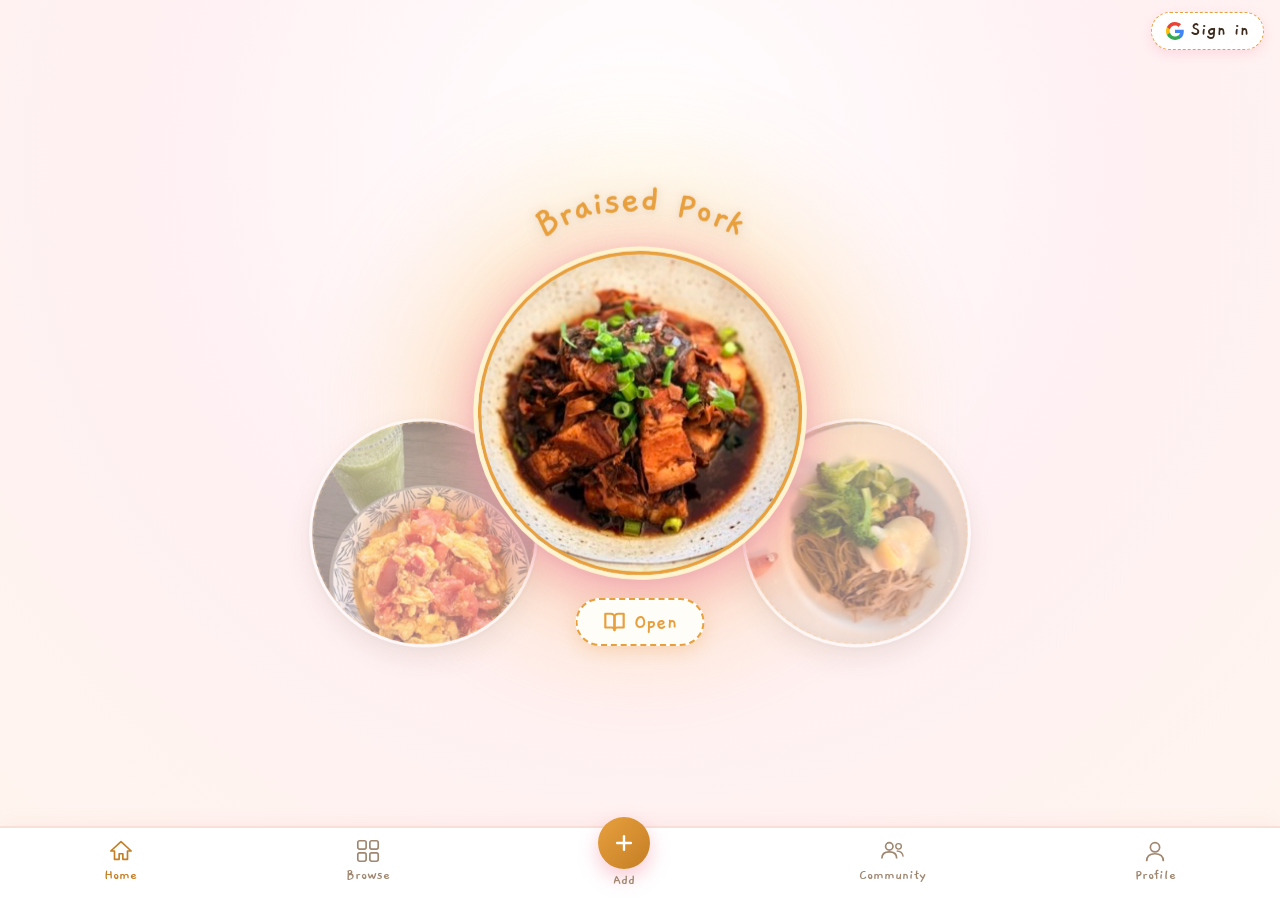
==== commit a16d07f4: "remove requested recipes: steamed dumplings, strawberry pastry, salmon poke bowl, berry lychee fizz," ====
--- a/index.html
+++ b/index.html
@@ -7,7 +7,7 @@
   <meta name="apple-mobile-web-app-capable" content="yes" />
   <meta name="apple-mobile-web-app-status-bar-style" content="black-translucent" />
   <title>Yummi – Recipe App</title>
-  <link rel="stylesheet" href="styles.css?v=11" />
+  <link rel="stylesheet" href="styles.css?v=13" />
   <link
     href="https://fonts.googleapis.com/css2?family=Gaegu:wght@400;700&family=Patrick+Hand&family=Nunito:wght@400;600;700&display=swap"
     rel="stylesheet">
@@ -412,7 +412,7 @@
 
   <!-- In-memory pre-bundled images for instant zero-latency display -->
   <script src="images_data.js"></script>
-  <script src="app.js?v=11"></script>
+  <script src="app.js?v=13"></script>
 </body>
 
 </html>
